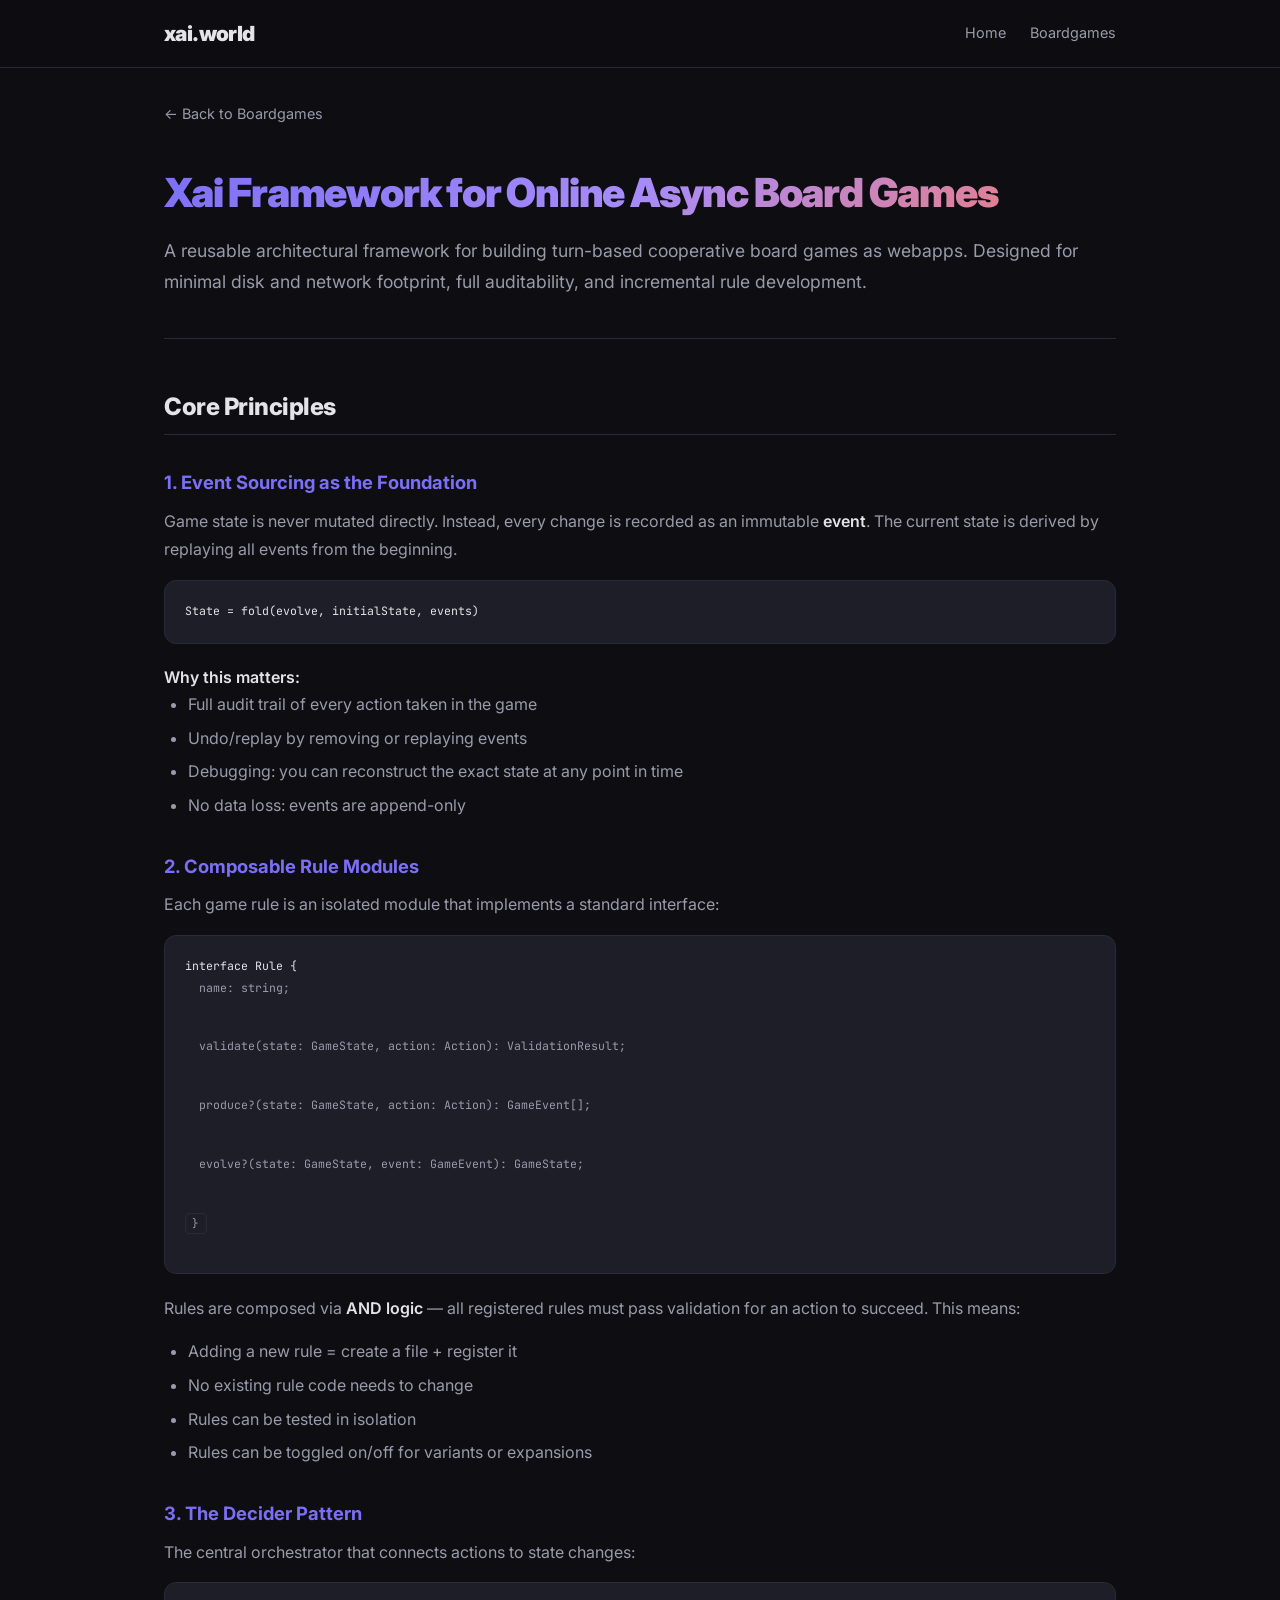
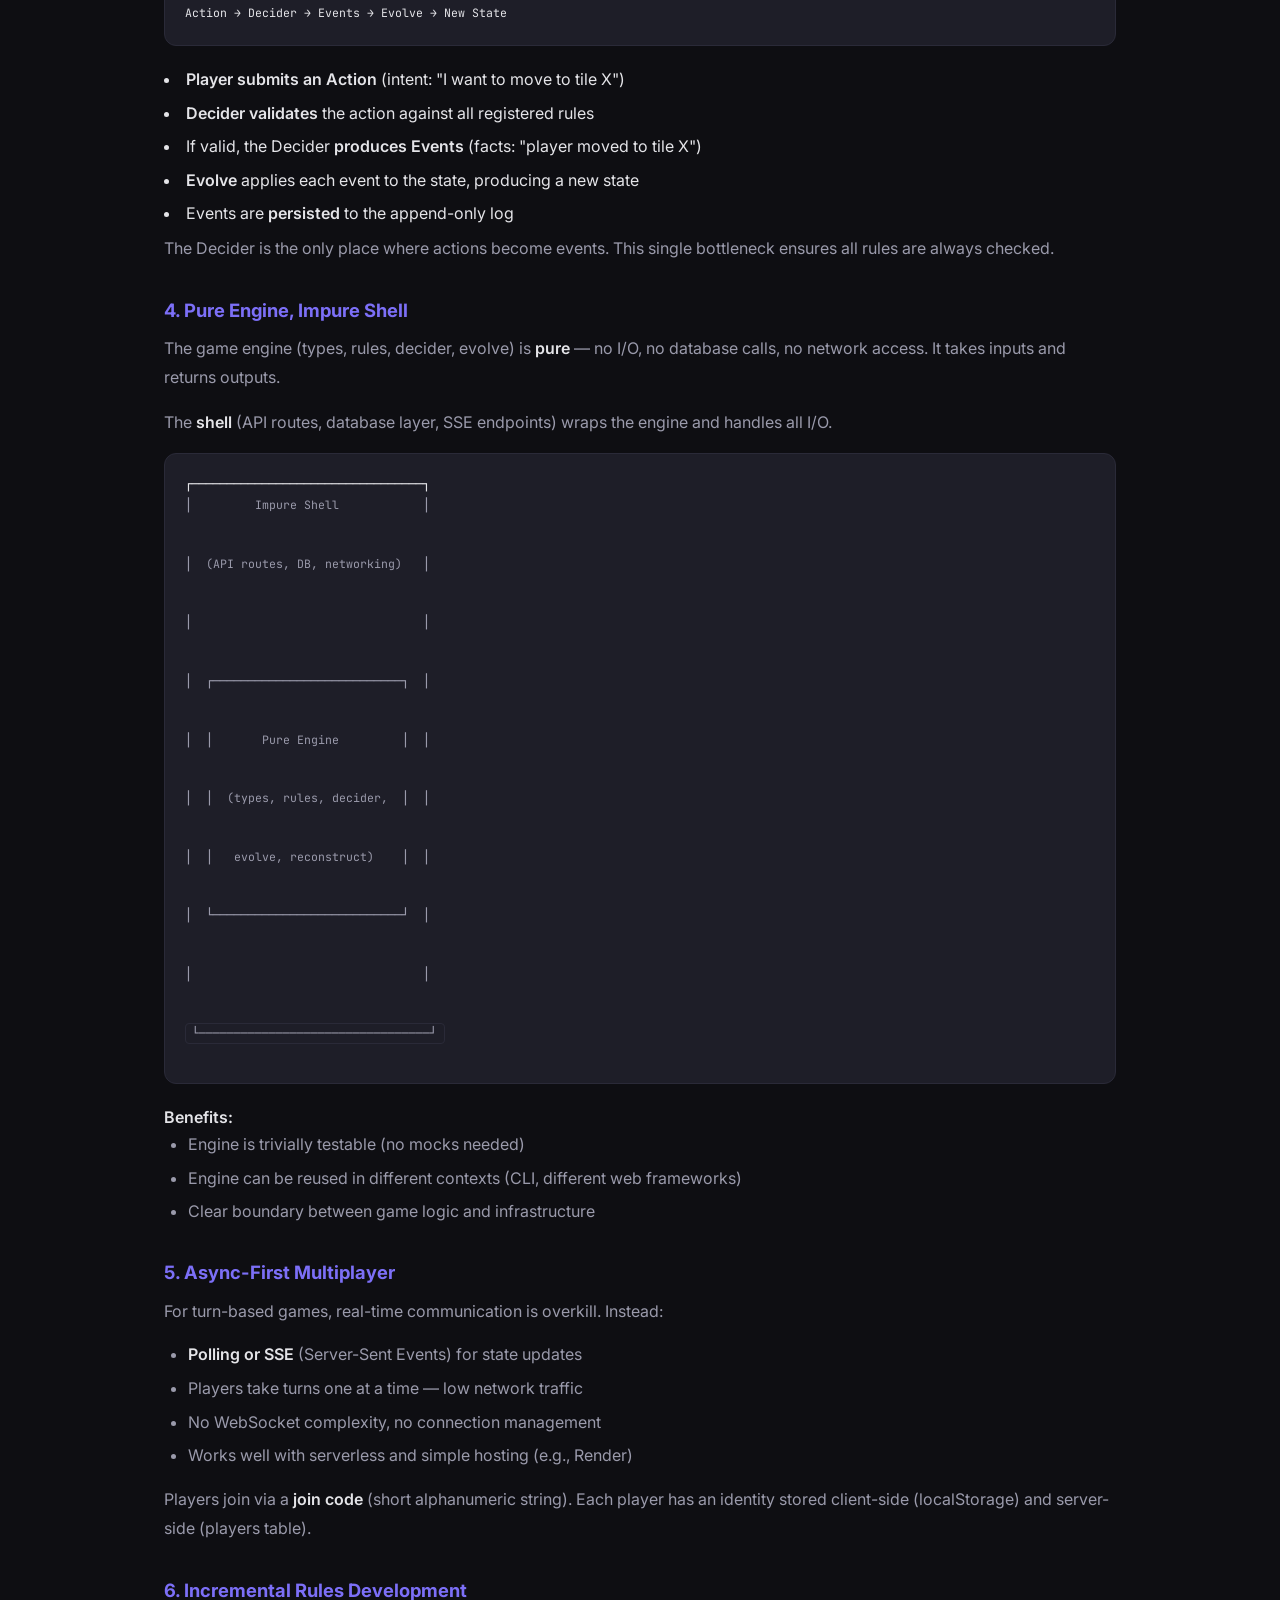
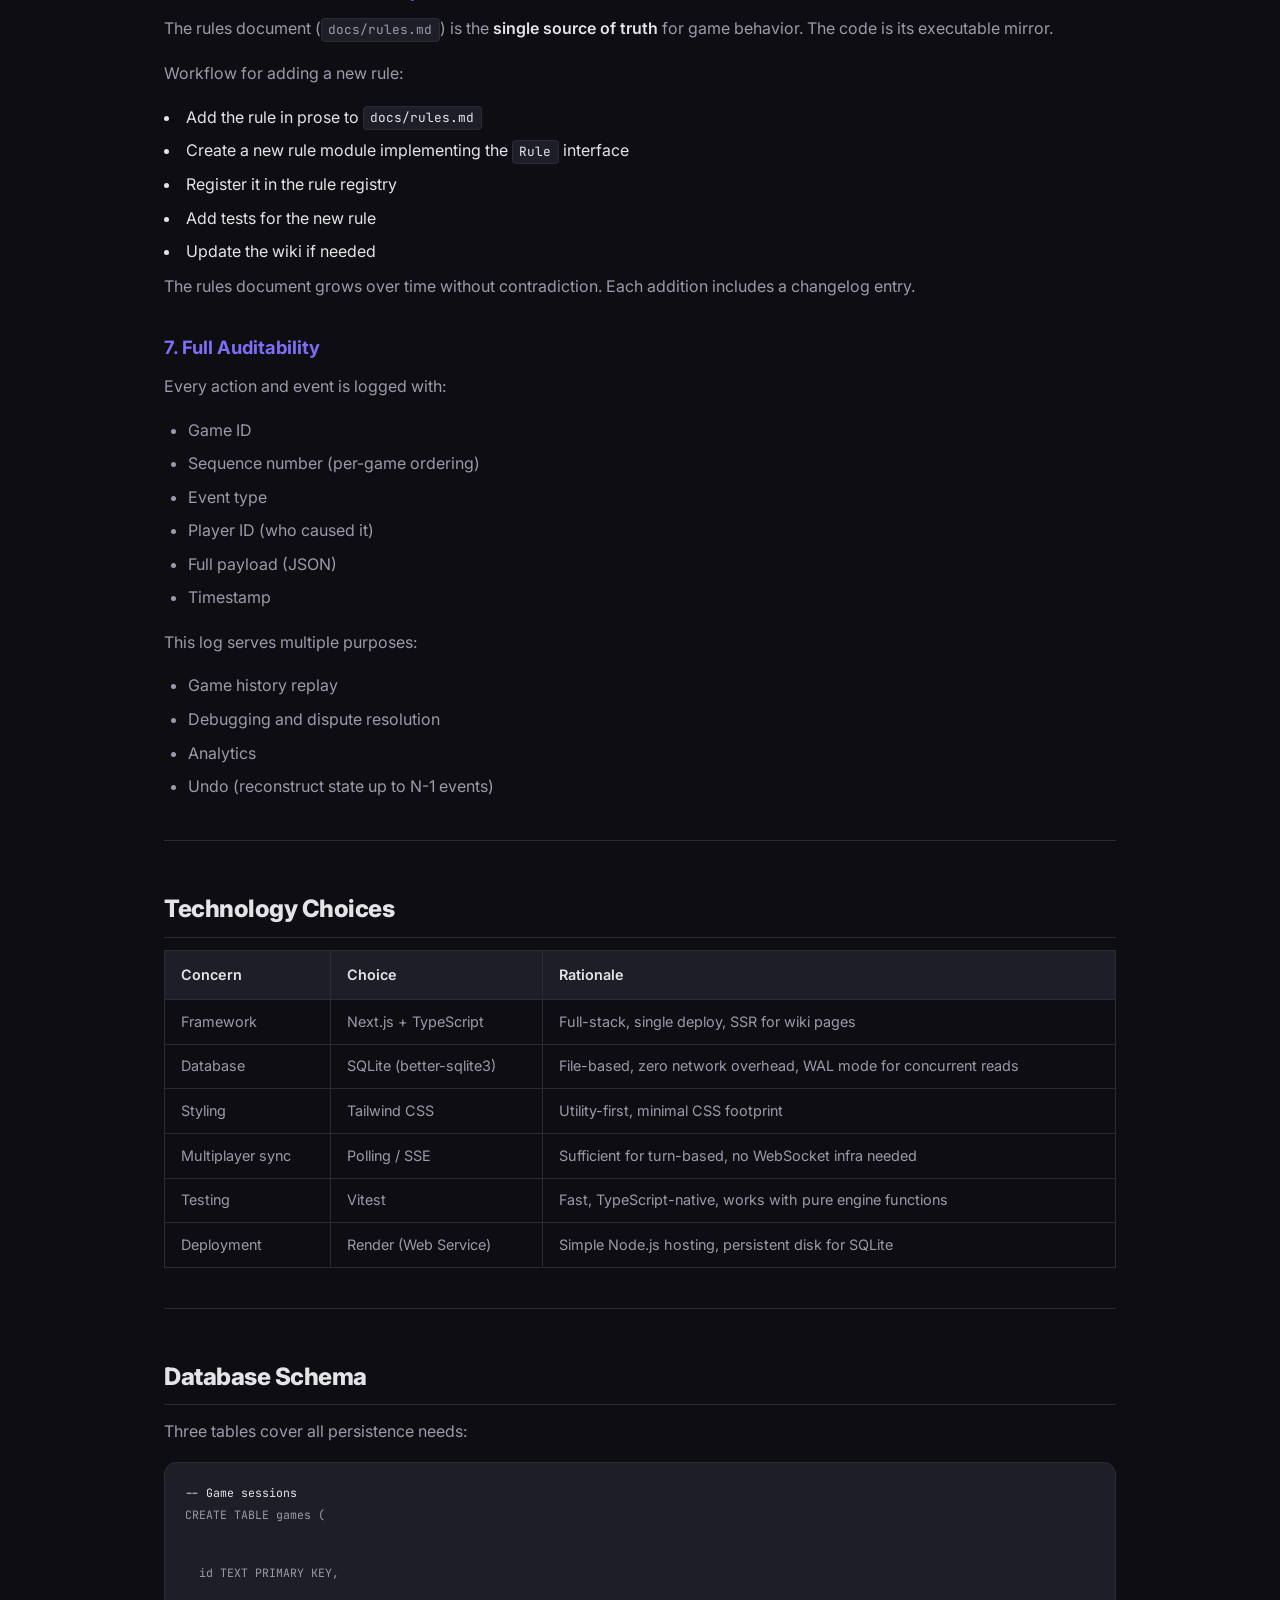
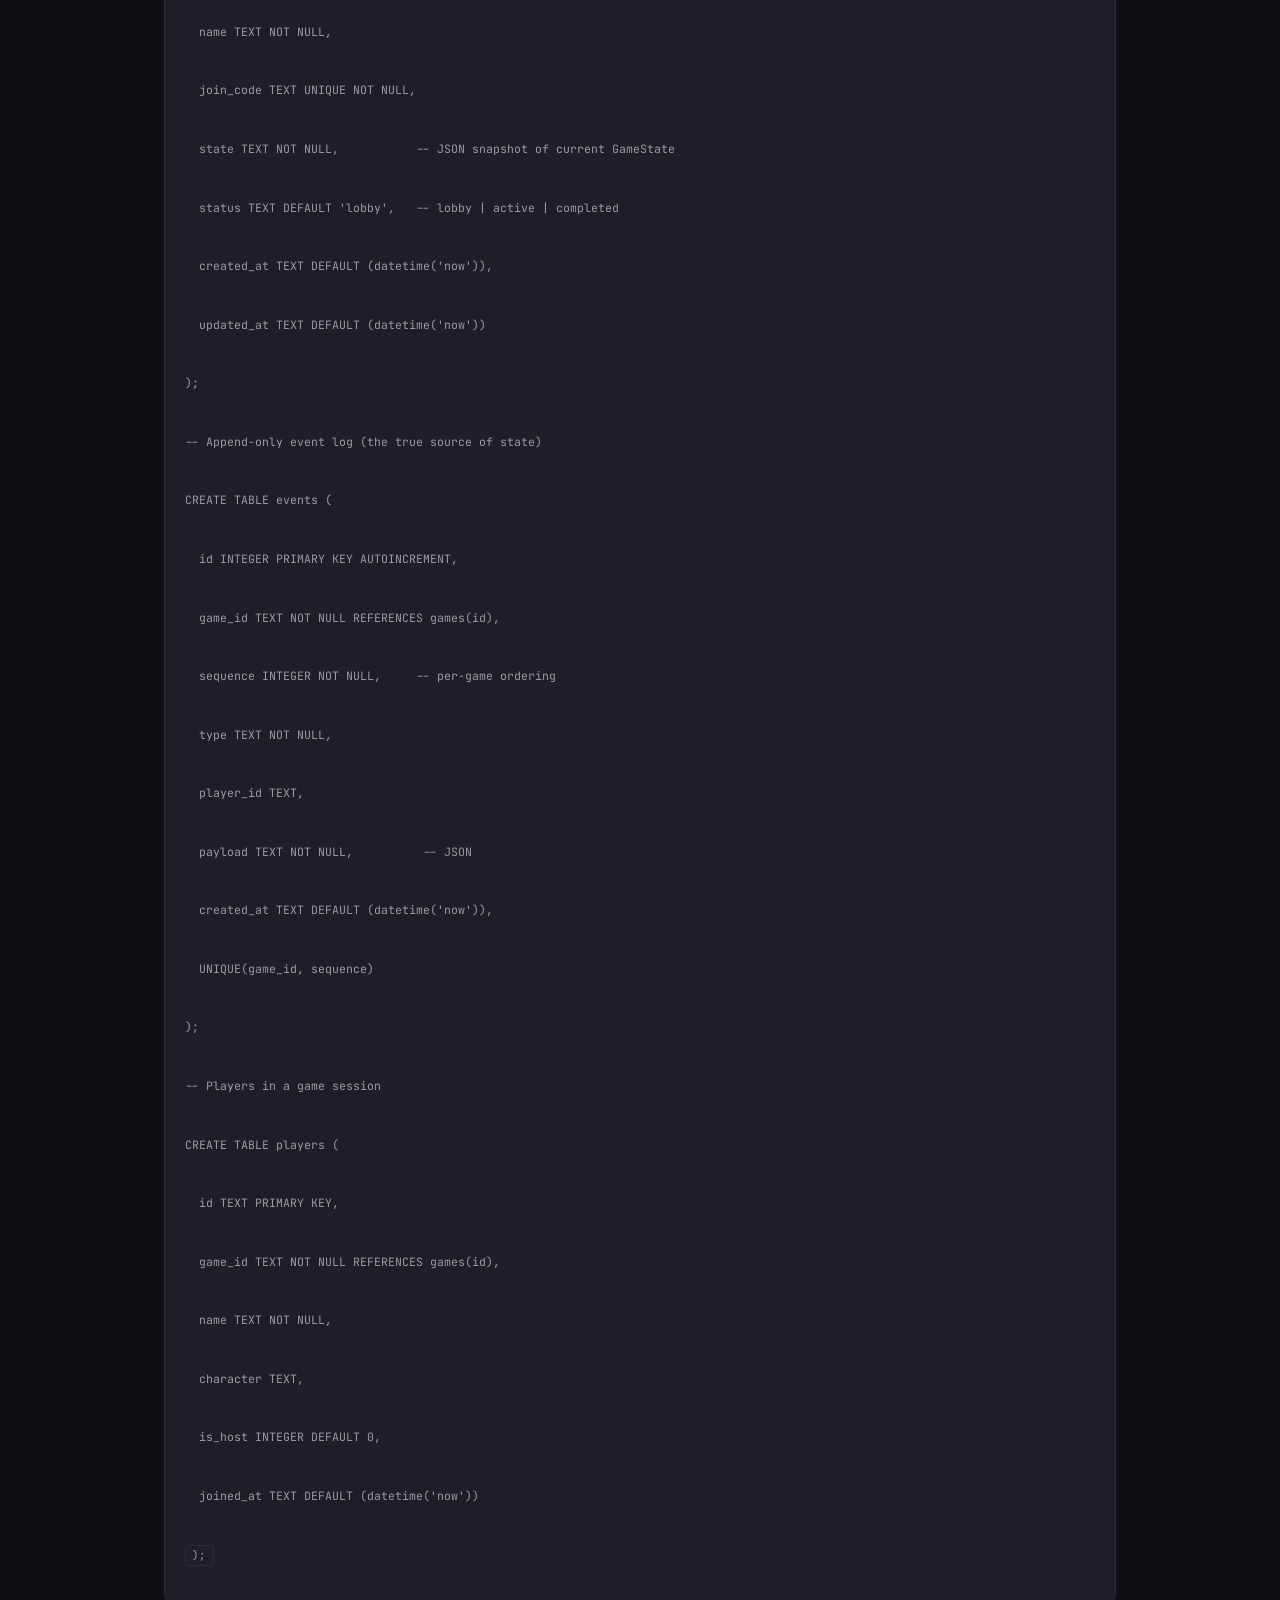
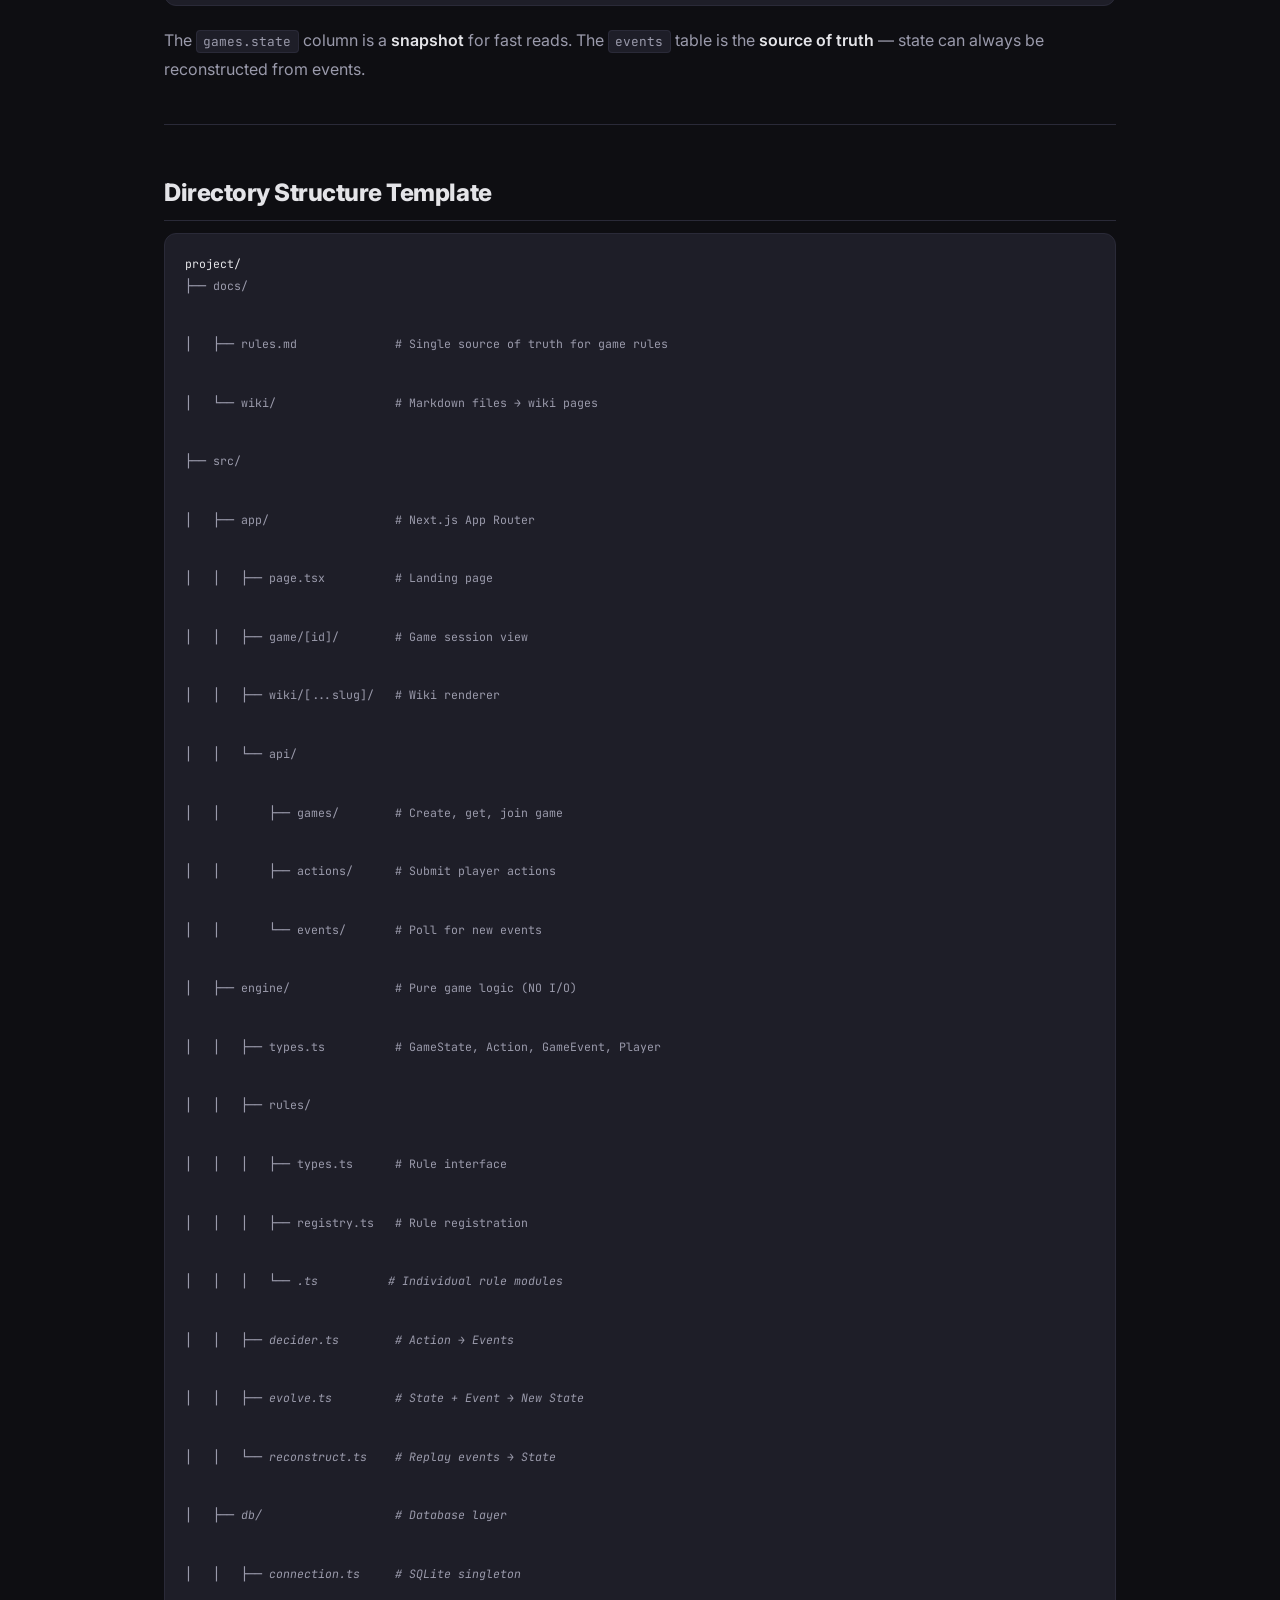
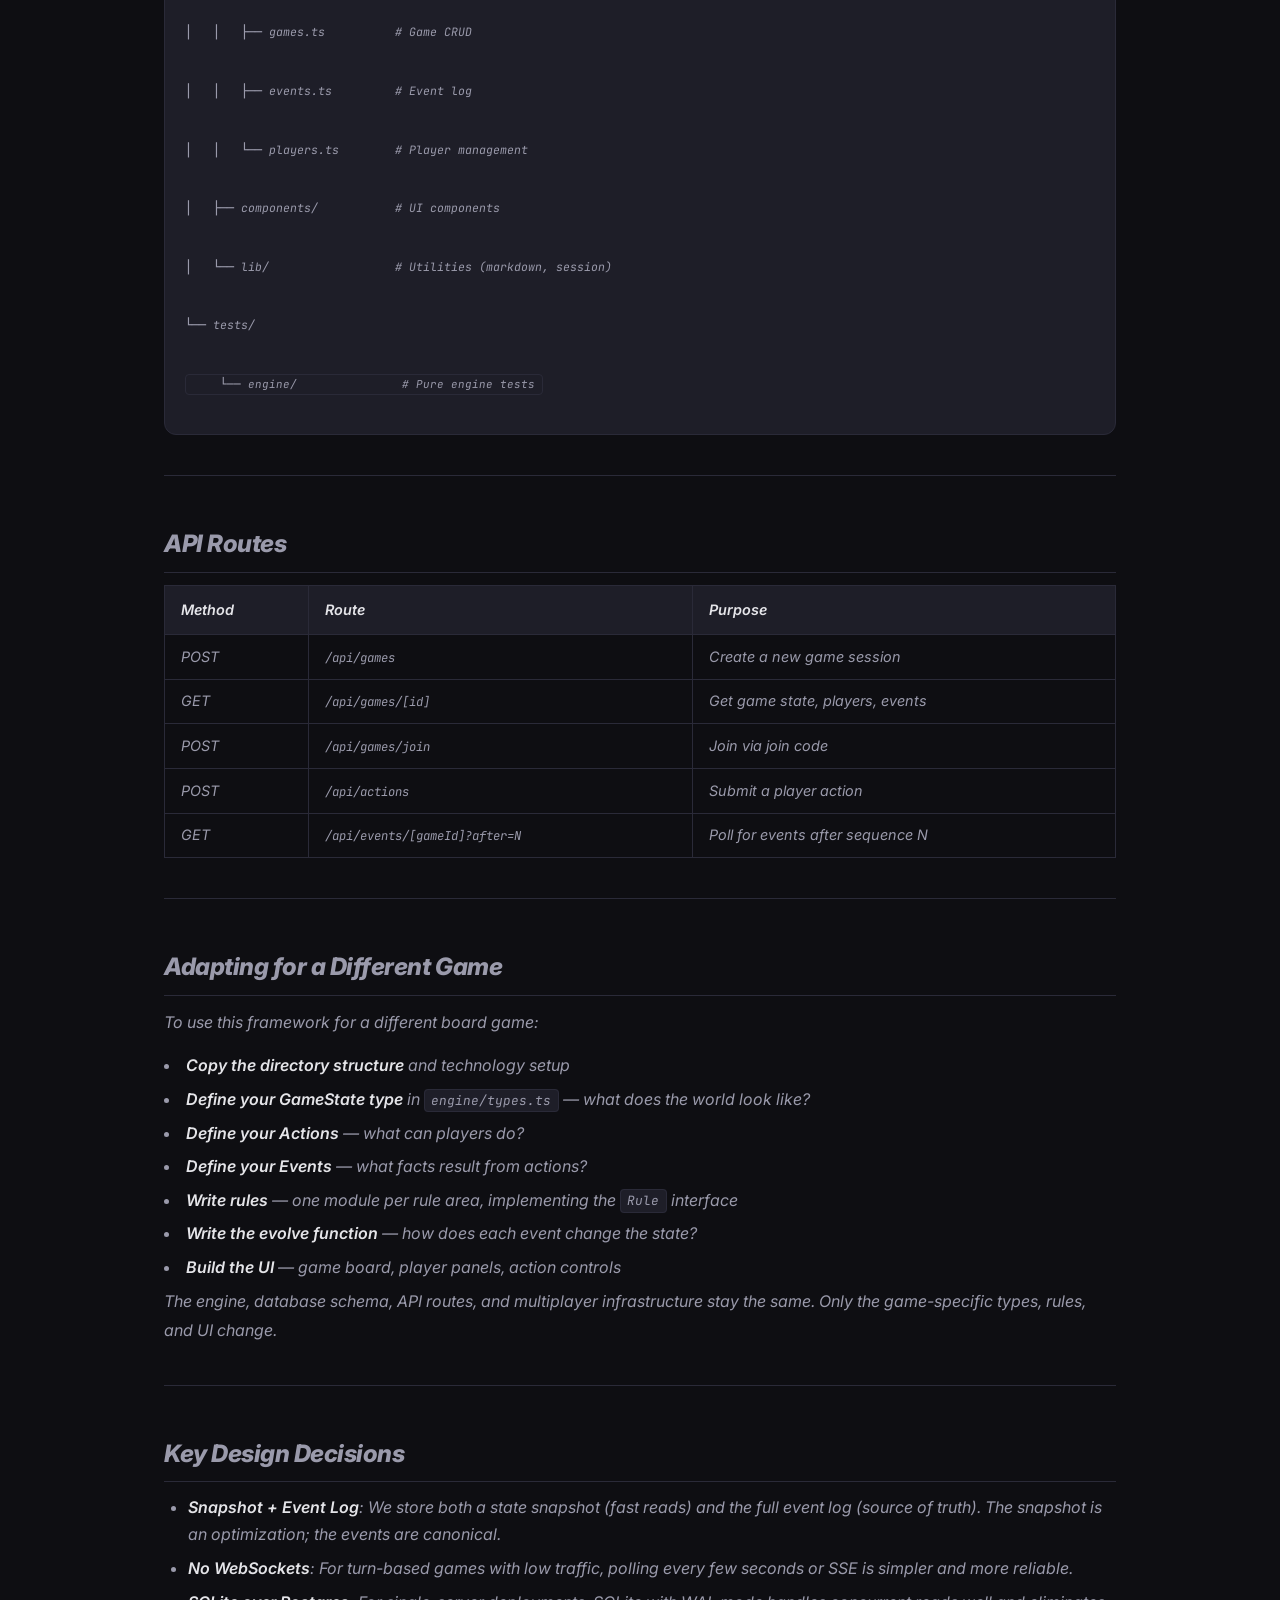
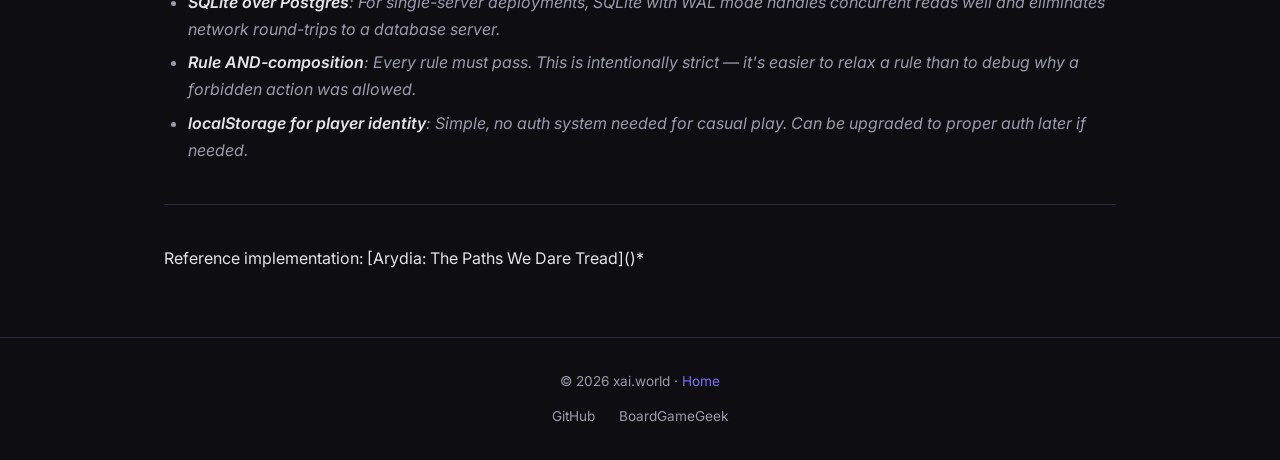
==== bg-framework/index.html @ 773cc549 "Add bg-framework page rendering xai-framework.md, linked from main and boardgames pages Co-Authored-" ====
<!DOCTYPE html>
<html lang="en">
<head>
  <meta charset="UTF-8">
  <meta name="viewport" content="width=device-width, initial-scale=1.0">
  <title>Xai Framework — xai.world</title>
  <link rel="stylesheet" href="../style.css">
  <link rel="preconnect" href="https://fonts.googleapis.com">
  <link rel="preconnect" href="https://fonts.gstatic.com" crossorigin>
  <link href="https://fonts.googleapis.com/css2?family=Inter:wght@300;400;600;700;900&family=JetBrains+Mono:wght@400;600&display=swap" rel="stylesheet">
  <style>
    /* ── Markdown article styling ── */
    .article-content {
      max-width: var(--max-width);
      margin: 0 auto;
      padding: 2rem 1.5rem 4rem;
    }

    .article-content h1 {
      font-size: clamp(1.8rem, 4vw, 2.5rem);
      font-weight: 900;
      letter-spacing: -0.03em;
      margin-bottom: 0.5rem;
      background: linear-gradient(135deg, var(--color-accent), #a78bfa, var(--color-accent-2));
      -webkit-background-clip: text;
      -webkit-text-fill-color: transparent;
      background-clip: text;
    }

    .article-content h1 + p {
      color: var(--color-text-muted);
      font-size: 1.1rem;
      margin-bottom: 2rem;
    }

    .article-content h2 {
      font-size: 1.5rem;
      font-weight: 800;
      letter-spacing: -0.02em;
      margin-top: 3rem;
      margin-bottom: 0.75rem;
      padding-bottom: 0.4rem;
      border-bottom: 1px solid var(--color-border);
    }

    .article-content h3 {
      font-size: 1.15rem;
      font-weight: 700;
      margin-top: 2rem;
      margin-bottom: 0.5rem;
      color: var(--color-accent);
    }

    .article-content p {
      color: var(--color-text-muted);
      margin-bottom: 1rem;
      line-height: 1.8;
    }

    .article-content strong {
      color: var(--color-text);
      font-weight: 600;
    }

    .article-content ul, .article-content ol {
      color: var(--color-text-muted);
      margin-bottom: 1rem;
      padding-left: 1.5rem;
    }

    .article-content li {
      margin-bottom: 0.4rem;
      line-height: 1.7;
    }

    .article-content hr {
      border: none;
      border-top: 1px solid var(--color-border);
      margin: 2.5rem 0;
    }

    .article-content pre {
      background: var(--color-surface);
      border: 1px solid var(--color-border);
      border-radius: var(--radius);
      padding: 1.25rem;
      overflow-x: auto;
      margin-bottom: 1.25rem;
      font-size: 0.85rem;
      line-height: 1.6;
    }

    .article-content code {
      font-family: 'JetBrains Mono', monospace;
      font-size: 0.85em;
    }

    .article-content p code,
    .article-content li code {
      background: var(--color-surface);
      padding: 0.15rem 0.4rem;
      border-radius: 4px;
      border: 1px solid var(--color-border);
      font-size: 0.8em;
    }

    .article-content table {
      width: 100%;
      border-collapse: collapse;
      margin-bottom: 1.5rem;
      font-size: 0.9rem;
    }

    .article-content th {
      background: var(--color-surface);
      color: var(--color-text);
      font-weight: 600;
      text-align: left;
      padding: 0.75rem 1rem;
      border: 1px solid var(--color-border);
    }

    .article-content td {
      color: var(--color-text-muted);
      padding: 0.6rem 1rem;
      border: 1px solid var(--color-border);
    }

    .article-content em {
      color: var(--color-text-muted);
      font-style: italic;
    }

    .article-content blockquote {
      border-left: 3px solid var(--color-accent);
      padding-left: 1rem;
      margin: 1rem 0;
      color: var(--color-text-muted);
    }

    .back-link {
      display: inline-block;
      margin-bottom: 2rem;
      font-size: 0.9rem;
      color: var(--color-text-muted);
      transition: color 0.2s;
    }

    .back-link:hover {
      color: var(--color-accent);
      text-decoration: none;
    }
  </style>
</head>
<body>

  <header>
    <nav>
      <a href="/" class="logo">xai.world</a>
      <div class="nav-links">
        <a href="/">Home</a>
        <a href="/boardgames/">Boardgames</a>
      </div>
    </nav>
  </header>

  <div class="article-content">
    <a href="/boardgames/" class="back-link">← Back to Boardgames</a>
    <div id="md-content"></div>
  </div>

  <footer>
    <p>&copy; 2026 xai.world · <a href="/">Home</a></p>
    <div class="footer-links">
      <a href="https://github.com/xaiworld" target="_blank">GitHub</a>
      <a href="https://boardgamegeek.com/profile/wejejeei" target="_blank">BoardGameGeek</a>
    </div>
  </footer>

  <script>
    // Minimal Markdown-to-HTML renderer for static content
    (function () {
      const md = `# Xai Framework for Online Async Board Games

A reusable architectural framework for building turn-based cooperative board games as webapps. Designed for minimal disk and network footprint, full auditability, and incremental rule development.

---

## Core Principles

### 1. Event Sourcing as the Foundation

Game state is never mutated directly. Instead, every change is recorded as an immutable **event**. The current state is derived by replaying all events from the beginning.

\`\`\`
State = fold(evolve, initialState, events)
\`\`\`

**Why this matters:**
- Full audit trail of every action taken in the game
- Undo/replay by removing or replaying events
- Debugging: you can reconstruct the exact state at any point in time
- No data loss: events are append-only

### 2. Composable Rule Modules

Each game rule is an isolated module that implements a standard interface:

\`\`\`typescript
interface Rule {
  name: string;
  validate(state: GameState, action: Action): ValidationResult;
  produce?(state: GameState, action: Action): GameEvent[];
  evolve?(state: GameState, event: GameEvent): GameState;
}
\`\`\`

Rules are composed via **AND logic** — all registered rules must pass validation for an action to succeed. This means:
- Adding a new rule = create a file + register it
- No existing rule code needs to change
- Rules can be tested in isolation
- Rules can be toggled on/off for variants or expansions

### 3. The Decider Pattern

The central orchestrator that connects actions to state changes:

\`\`\`
Action → Decider → Events → Evolve → New State
\`\`\`

1. **Player submits an Action** (intent: "I want to move to tile X")
2. **Decider validates** the action against all registered rules
3. If valid, the Decider **produces Events** (facts: "player moved to tile X")
4. **Evolve** applies each event to the state, producing a new state
5. Events are **persisted** to the append-only log

The Decider is the only place where actions become events. This single bottleneck ensures all rules are always checked.

### 4. Pure Engine, Impure Shell

The game engine (types, rules, decider, evolve) is **pure** — no I/O, no database calls, no network access. It takes inputs and returns outputs.

The **shell** (API routes, database layer, SSE endpoints) wraps the engine and handles all I/O.

\`\`\`
┌─────────────────────────────────┐
│         Impure Shell            │
│  (API routes, DB, networking)   │
│                                 │
│  ┌───────────────────────────┐  │
│  │       Pure Engine         │  │
│  │  (types, rules, decider,  │  │
│  │   evolve, reconstruct)    │  │
│  └───────────────────────────┘  │
│                                 │
└─────────────────────────────────┘
\`\`\`

**Benefits:**
- Engine is trivially testable (no mocks needed)
- Engine can be reused in different contexts (CLI, different web frameworks)
- Clear boundary between game logic and infrastructure

### 5. Async-First Multiplayer

For turn-based games, real-time communication is overkill. Instead:

- **Polling or SSE** (Server-Sent Events) for state updates
- Players take turns one at a time — low network traffic
- No WebSocket complexity, no connection management
- Works well with serverless and simple hosting (e.g., Render)

Players join via a **join code** (short alphanumeric string). Each player has an identity stored client-side (localStorage) and server-side (players table).

### 6. Incremental Rules Development

The rules document (\`docs/rules.md\`) is the **single source of truth** for game behavior. The code is its executable mirror.

Workflow for adding a new rule:
1. Add the rule in prose to \`docs/rules.md\`
2. Create a new rule module implementing the \`Rule\` interface
3. Register it in the rule registry
4. Add tests for the new rule
5. Update the wiki if needed

The rules document grows over time without contradiction. Each addition includes a changelog entry.

### 7. Full Auditability

Every action and event is logged with:
- Game ID
- Sequence number (per-game ordering)
- Event type
- Player ID (who caused it)
- Full payload (JSON)
- Timestamp

This log serves multiple purposes:
- Game history replay
- Debugging and dispute resolution
- Analytics
- Undo (reconstruct state up to N-1 events)

---

## Technology Choices

| Concern | Choice | Rationale |
|---------|--------|-----------|
| Framework | Next.js + TypeScript | Full-stack, single deploy, SSR for wiki pages |
| Database | SQLite (better-sqlite3) | File-based, zero network overhead, WAL mode for concurrent reads |
| Styling | Tailwind CSS | Utility-first, minimal CSS footprint |
| Multiplayer sync | Polling / SSE | Sufficient for turn-based, no WebSocket infra needed |
| Testing | Vitest | Fast, TypeScript-native, works with pure engine functions |
| Deployment | Render (Web Service) | Simple Node.js hosting, persistent disk for SQLite |

---

## Database Schema

Three tables cover all persistence needs:

\`\`\`sql
-- Game sessions
CREATE TABLE games (
  id TEXT PRIMARY KEY,
  name TEXT NOT NULL,
  join_code TEXT UNIQUE NOT NULL,
  state TEXT NOT NULL,           -- JSON snapshot of current GameState
  status TEXT DEFAULT 'lobby',   -- lobby | active | completed
  created_at TEXT DEFAULT (datetime('now')),
  updated_at TEXT DEFAULT (datetime('now'))
);

-- Append-only event log (the true source of state)
CREATE TABLE events (
  id INTEGER PRIMARY KEY AUTOINCREMENT,
  game_id TEXT NOT NULL REFERENCES games(id),
  sequence INTEGER NOT NULL,     -- per-game ordering
  type TEXT NOT NULL,
  player_id TEXT,
  payload TEXT NOT NULL,          -- JSON
  created_at TEXT DEFAULT (datetime('now')),
  UNIQUE(game_id, sequence)
);

-- Players in a game session
CREATE TABLE players (
  id TEXT PRIMARY KEY,
  game_id TEXT NOT NULL REFERENCES games(id),
  name TEXT NOT NULL,
  character TEXT,
  is_host INTEGER DEFAULT 0,
  joined_at TEXT DEFAULT (datetime('now'))
);
\`\`\`

The \`games.state\` column is a **snapshot** for fast reads. The \`events\` table is the **source of truth** — state can always be reconstructed from events.

---

## Directory Structure Template

\`\`\`
project/
├── docs/
│   ├── rules.md              # Single source of truth for game rules
│   └── wiki/                 # Markdown files → wiki pages
├── src/
│   ├── app/                  # Next.js App Router
│   │   ├── page.tsx          # Landing page
│   │   ├── game/[id]/        # Game session view
│   │   ├── wiki/[...slug]/   # Wiki renderer
│   │   └── api/
│   │       ├── games/        # Create, get, join game
│   │       ├── actions/      # Submit player actions
│   │       └── events/       # Poll for new events
│   ├── engine/               # Pure game logic (NO I/O)
│   │   ├── types.ts          # GameState, Action, GameEvent, Player
│   │   ├── rules/
│   │   │   ├── types.ts      # Rule interface
│   │   │   ├── registry.ts   # Rule registration
│   │   │   └── *.ts          # Individual rule modules
│   │   ├── decider.ts        # Action → Events
│   │   ├── evolve.ts         # State + Event → New State
│   │   └── reconstruct.ts    # Replay events → State
│   ├── db/                   # Database layer
│   │   ├── connection.ts     # SQLite singleton
│   │   ├── games.ts          # Game CRUD
│   │   ├── events.ts         # Event log
│   │   └── players.ts        # Player management
│   ├── components/           # UI components
│   └── lib/                  # Utilities (markdown, session)
└── tests/
    └── engine/               # Pure engine tests
\`\`\`

---

## API Routes

| Method | Route | Purpose |
|--------|-------|---------|
| POST | \`/api/games\` | Create a new game session |
| GET | \`/api/games/[id]\` | Get game state, players, events |
| POST | \`/api/games/join\` | Join via join code |
| POST | \`/api/actions\` | Submit a player action |
| GET | \`/api/events/[gameId]?after=N\` | Poll for events after sequence N |

---

## Adapting for a Different Game

To use this framework for a different board game:

1. **Copy the directory structure** and technology setup
2. **Define your GameState type** in \`engine/types.ts\` — what does the world look like?
3. **Define your Actions** — what can players do?
4. **Define your Events** — what facts result from actions?
5. **Write rules** — one module per rule area, implementing the \`Rule\` interface
6. **Write the evolve function** — how does each event change the state?
7. **Build the UI** — game board, player panels, action controls

The engine, database schema, API routes, and multiplayer infrastructure stay the same. Only the game-specific types, rules, and UI change.

---

## Key Design Decisions

- **Snapshot + Event Log**: We store both a state snapshot (fast reads) and the full event log (source of truth). The snapshot is an optimization; the events are canonical.
- **No WebSockets**: For turn-based games with low traffic, polling every few seconds or SSE is simpler and more reliable.
- **SQLite over Postgres**: For single-server deployments, SQLite with WAL mode handles concurrent reads well and eliminates network round-trips to a database server.
- **Rule AND-composition**: Every rule must pass. This is intentionally strict — it's easier to relax a rule than to debug why a forbidden action was allowed.
- **localStorage for player identity**: Simple, no auth system needed for casual play. Can be upgraded to proper auth later if needed.

---

*Reference implementation: [Arydia: The Paths We Dare Tread]()*
`;

      function renderMarkdown(text) {
        // Escape HTML
        let html = text
          .replace(/&/g, '&amp;')
          .replace(/</g, '&lt;')
          .replace(/>/g, '&gt;');

        // Code blocks (``` ... ```)
        html = html.replace(/```(\w*)\n([\s\S]*?)```/g, function (_, lang, code) {
          return '<pre><code>' + code.trim() + '</code></pre>';
        });

        // Tables
        html = html.replace(/((?:^\|.+\|$\n?)+)/gm, function (tableBlock) {
          const rows = tableBlock.trim().split('\n');
          if (rows.length < 2) return tableBlock;

          let table = '<table>';
          // Header
          const headerCells = rows[0].split('|').filter(c => c.trim());
          table += '<thead><tr>' + headerCells.map(c => '<th>' + c.trim() + '</th>').join('') + '</tr></thead>';

          // Skip separator row (row[1])
          // Body
          table += '<tbody>';
          for (let i = 2; i < rows.length; i++) {
            const cells = rows[i].split('|').filter(c => c.trim());
            table += '<tr>' + cells.map(c => '<td>' + c.trim() + '</td>').join('') + '</tr>';
          }
          table += '</tbody></table>';
          return table;
        });

        // Headings
        html = html.replace(/^### (.+)$/gm, '<h3>$1</h3>');
        html = html.replace(/^## (.+)$/gm, '<h2>$1</h2>');
        html = html.replace(/^# (.+)$/gm, '<h1>$1</h1>');

        // Horizontal rules
        html = html.replace(/^---$/gm, '<hr>');

        // Bold and inline code
        html = html.replace(/`([^`]+)`/g, '<code>$1</code>');
        html = html.replace(/\*\*([^*]+)\*\*/g, '<strong>$1</strong>');
        html = html.replace(/\*([^*]+)\*/g, '<em>$1</em>');

        // Links
        html = html.replace(/\[([^\]]+)\]\(([^)]+)\)/g, '<a href="$2" target="_blank">$1</a>');

        // Unordered list items
        html = html.replace(/^- (.+)$/gm, '<li>$1</li>');
        html = html.replace(/((?:<li>.*<\/li>\n?)+)/g, '<ul>$1</ul>');

        // Ordered list items
        html = html.replace(/^\d+\. (.+)$/gm, '<li>$1</li>');

        // Paragraphs — wrap remaining bare lines
        html = html.replace(/^(?!<[a-z/])((?!$).+)$/gm, '<p>$1</p>');

        // Clean up empty lines
        html = html.replace(/\n{2,}/g, '\n');

        return html;
      }

      document.getElementById('md-content').innerHTML = renderMarkdown(md);
    })();
  </script>

</body>
</html>
---- style.css ----
/* ── Reset & Base ── */
*, *::before, *::after {
  margin: 0;
  padding: 0;
  box-sizing: border-box;
}

:root {
  --color-bg: #0e0e12;
  --color-bg-alt: #16161d;
  --color-surface: #1e1e28;
  --color-text: #e4e4e8;
  --color-text-muted: #9a9aab;
  --color-accent: #7c6ff7;
  --color-accent-glow: rgba(124, 111, 247, 0.25);
  --color-accent-2: #f77c6f;
  --color-accent-3: #6fe8f7;
  --color-border: #2a2a38;
  --radius: 12px;
  --max-width: 1000px;
}

html {
  scroll-behavior: smooth;
}

body {
  font-family: 'Inter', system-ui, -apple-system, sans-serif;
  background: var(--color-bg);
  color: var(--color-text);
  line-height: 1.7;
  -webkit-font-smoothing: antialiased;
}

a {
  color: var(--color-accent);
  text-decoration: none;
}

a:hover {
  text-decoration: underline;
}

/* ── Navigation ── */
header {
  position: sticky;
  top: 0;
  background: rgba(14, 14, 18, 0.85);
  backdrop-filter: blur(12px);
  border-bottom: 1px solid var(--color-border);
  z-index: 100;
}

nav {
  max-width: var(--max-width);
  margin: 0 auto;
  display: flex;
  justify-content: space-between;
  align-items: center;
  padding: 1rem 1.5rem;
}

.logo {
  font-weight: 900;
  font-size: 1.3rem;
  color: var(--color-text);
  letter-spacing: -0.03em;
}

.logo:hover {
  text-decoration: none;
  color: var(--color-accent);
}

.nav-links {
  display: flex;
  gap: 1.5rem;
  align-items: center;
}

.nav-links a {
  color: var(--color-text-muted);
  font-size: 0.9rem;
  font-weight: 400;
  transition: color 0.2s;
}

.nav-links a:hover {
  color: var(--color-text);
  text-decoration: none;
}

.lang-btn {
  background: var(--color-surface);
  color: var(--color-accent);
  border: 1px solid var(--color-accent);
  border-radius: 6px;
  padding: 0.25rem 0.6rem;
  font-size: 0.8rem;
  font-weight: 700;
  font-family: inherit;
  cursor: pointer;
  transition: background 0.2s, color 0.2s;
  letter-spacing: 0.04em;
}

.lang-btn:hover {
  background: var(--color-accent);
  color: var(--color-bg);
}

/* ── Hero ── */
.hero {
  position: relative;
  min-height: 420px;
  display: flex;
  align-items: flex-end;
  justify-content: center;
  overflow: hidden;
}

.hero-bg {
  position: absolute;
  inset: 0;
  z-index: 0;
}

.hero-bg img {
  width: 100%;
  height: 100%;
  object-fit: cover;
  object-position: center 40%;
  filter: brightness(0.45) saturate(0.8);
}

.hero-content {
  position: relative;
  z-index: 1;
  text-align: center;
  padding: 3rem 1.5rem 2.5rem;
  max-width: var(--max-width);
  width: 100%;
  background: linear-gradient(to top, rgba(14,14,18,0.95) 0%, rgba(14,14,18,0.6) 60%, transparent 100%);
}

.hero h1 {
  font-size: clamp(2rem, 5vw, 3.2rem);
  font-weight: 900;
  letter-spacing: -0.04em;
  margin-bottom: 0.5rem;
  text-shadow: 0 2px 20px rgba(0,0,0,0.5);
}

.highlight {
  background: linear-gradient(135deg, var(--color-accent), #a78bfa, var(--color-accent-2));
  -webkit-background-clip: text;
  -webkit-text-fill-color: transparent;
  background-clip: text;
}

.tagline {
  font-size: 1.1rem;
  color: var(--color-text-muted);
  font-weight: 300;
  margin-bottom: 0.5rem;
}

.hero-location {
  font-size: 1rem;
  color: var(--color-text);
  font-weight: 400;
}

.hero-location a {
  color: var(--color-text);
  border-bottom: 1px dashed var(--color-accent);
}

.hero-location a:hover {
  color: var(--color-accent);
  text-decoration: none;
}

.location-pin {
  margin-right: 0.3rem;
}

/* ── Sections ── */
.section {
  max-width: var(--max-width);
  margin: 0 auto;
  padding: 4rem 1.5rem;
}

.section-alt {
  background: var(--color-bg-alt);
  max-width: 100%;
}

.section-alt > h2,
.section-alt > p,
.section-alt > .passions-grid,
.section-alt > .worlds-grid,
.section-alt > .qna-list {
  max-width: var(--max-width);
  margin-left: auto;
  margin-right: auto;
}

.section h2 {
  font-size: 1.8rem;
  font-weight: 900;
  margin-bottom: 0.5rem;
  letter-spacing: -0.03em;
}

.section-subtitle {
  color: var(--color-text-muted);
  margin-bottom: 2rem;
}

/* ── About ── */
.about-content {
  margin-top: 1.5rem;
}

.about-content p {
  margin-bottom: 1rem;
  color: var(--color-text-muted);
  font-size: 1.05rem;
  line-height: 1.8;
}

/* ── Passions Grid ── */
.passions-grid {
  display: grid;
  grid-template-columns: repeat(3, 1fr);
  gap: 1.25rem;
  margin-top: 1rem;
}

.passion-card {
  background: var(--color-surface);
  border: 1px solid var(--color-border);
  border-radius: var(--radius);
  padding: 1.5rem;
  transition: transform 0.2s, border-color 0.3s, box-shadow 0.3s;
  position: relative;
  overflow: hidden;
}

.passion-card:hover {
  transform: translateY(-4px);
  border-color: var(--color-accent);
  box-shadow: 0 8px 30px var(--color-accent-glow);
}

.passion-wide {
  grid-column: span 2;
}

.passion-icon {
  font-size: 2rem;
  display: block;
  margin-bottom: 0.6rem;
}

.passion-card h3 {
  font-size: 1.1rem;
  font-weight: 700;
  margin-bottom: 0.4rem;
  letter-spacing: -0.01em;
}

.passion-card p {
  color: var(--color-text-muted);
  font-size: 0.9rem;
  line-height: 1.6;
}

.passion-link {
  display: inline-block;
  margin-top: 0.75rem;
  font-size: 0.85rem;
  font-weight: 600;
  color: var(--color-accent);
  transition: color 0.2s;
}

.passion-link:hover {
  color: var(--color-accent-3);
}

.passion-has-img {
  display: flex;
  flex-direction: column;
}

.passion-img {
  margin-top: 0.75rem;
  border-radius: 8px;
  width: 100%;
  max-height: 140px;
  object-fit: cover;
  border: 1px solid var(--color-border);
}

/* ── World Cards ── */
.worlds-grid {
  display: grid;
  grid-template-columns: repeat(auto-fill, minmax(260px, 1fr));
  gap: 1.25rem;
  margin-top: 1rem;
}

.world-card {
  display: block;
  background: var(--color-surface);
  border: 1px solid var(--color-border);
  border-radius: var(--radius);
  padding: 1.75rem;
  transition: transform 0.2s, border-color 0.2s, box-shadow 0.2s;
  color: var(--color-text);
}

.world-card:hover {
  transform: translateY(-4px);
  border-color: var(--color-accent);
  box-shadow: 0 8px 30px var(--color-accent-glow);
  text-decoration: none;
}

.world-icon {
  font-size: 2rem;
  display: block;
  margin-bottom: 0.75rem;
}

.world-card h3 {
  font-size: 1.15rem;
  font-weight: 600;
  margin-bottom: 0.4rem;
}

.world-card p {
  color: var(--color-text-muted);
  font-size: 0.9rem;
}

/* ── Q&A ── */
.qna-list {
  display: flex;
  flex-direction: column;
  gap: 0.75rem;
}

.qna-item {
  background: var(--color-surface);
  border: 1px solid var(--color-border);
  border-radius: var(--radius);
  overflow: hidden;
}

.qna-item summary {
  padding: 1rem 1.25rem;
  cursor: pointer;
  font-weight: 600;
  font-size: 1rem;
  list-style: none;
  display: flex;
  align-items: center;
  gap: 0.75rem;
  transition: color 0.2s;
}

.qna-item summary::before {
  content: '▸';
  font-size: 0.8rem;
  color: var(--color-accent);
  transition: transform 0.2s;
  flex-shrink: 0;
}

.qna-item[open] summary::before {
  transform: rotate(90deg);
}

.qna-item summary:hover {
  color: var(--color-accent);
}

.qna-item p {
  padding: 0 1.25rem 1.25rem;
  color: var(--color-text-muted);
  font-size: 0.95rem;
}

/* ── Footer ── */
footer {
  border-top: 1px solid var(--color-border);
  padding: 2rem 1.5rem;
  text-align: center;
  color: var(--color-text-muted);
  font-size: 0.85rem;
}

.footer-links {
  display: flex;
  justify-content: center;
  gap: 1.5rem;
  margin-top: 0.75rem;
}

.footer-links a {
  color: var(--color-text-muted);
  transition: color 0.2s;
}

.footer-links a:hover {
  color: var(--color-text);
}

/* ── Responsive ── */
@media (max-width: 768px) {
  .passions-grid {
    grid-template-columns: 1fr;
  }

  .passion-wide {
    grid-column: span 1;
  }

  .hero {
    min-height: 320px;
  }

  .nav-links {
    gap: 0.8rem;
    flex-wrap: wrap;
    justify-content: flex-end;
  }

  .hero h1 {
    font-size: 1.8rem;
  }
}

@media (max-width: 480px) {
  .nav-links a {
    font-size: 0.8rem;
  }

  .section {
    padding: 2.5rem 1rem;
  }
}
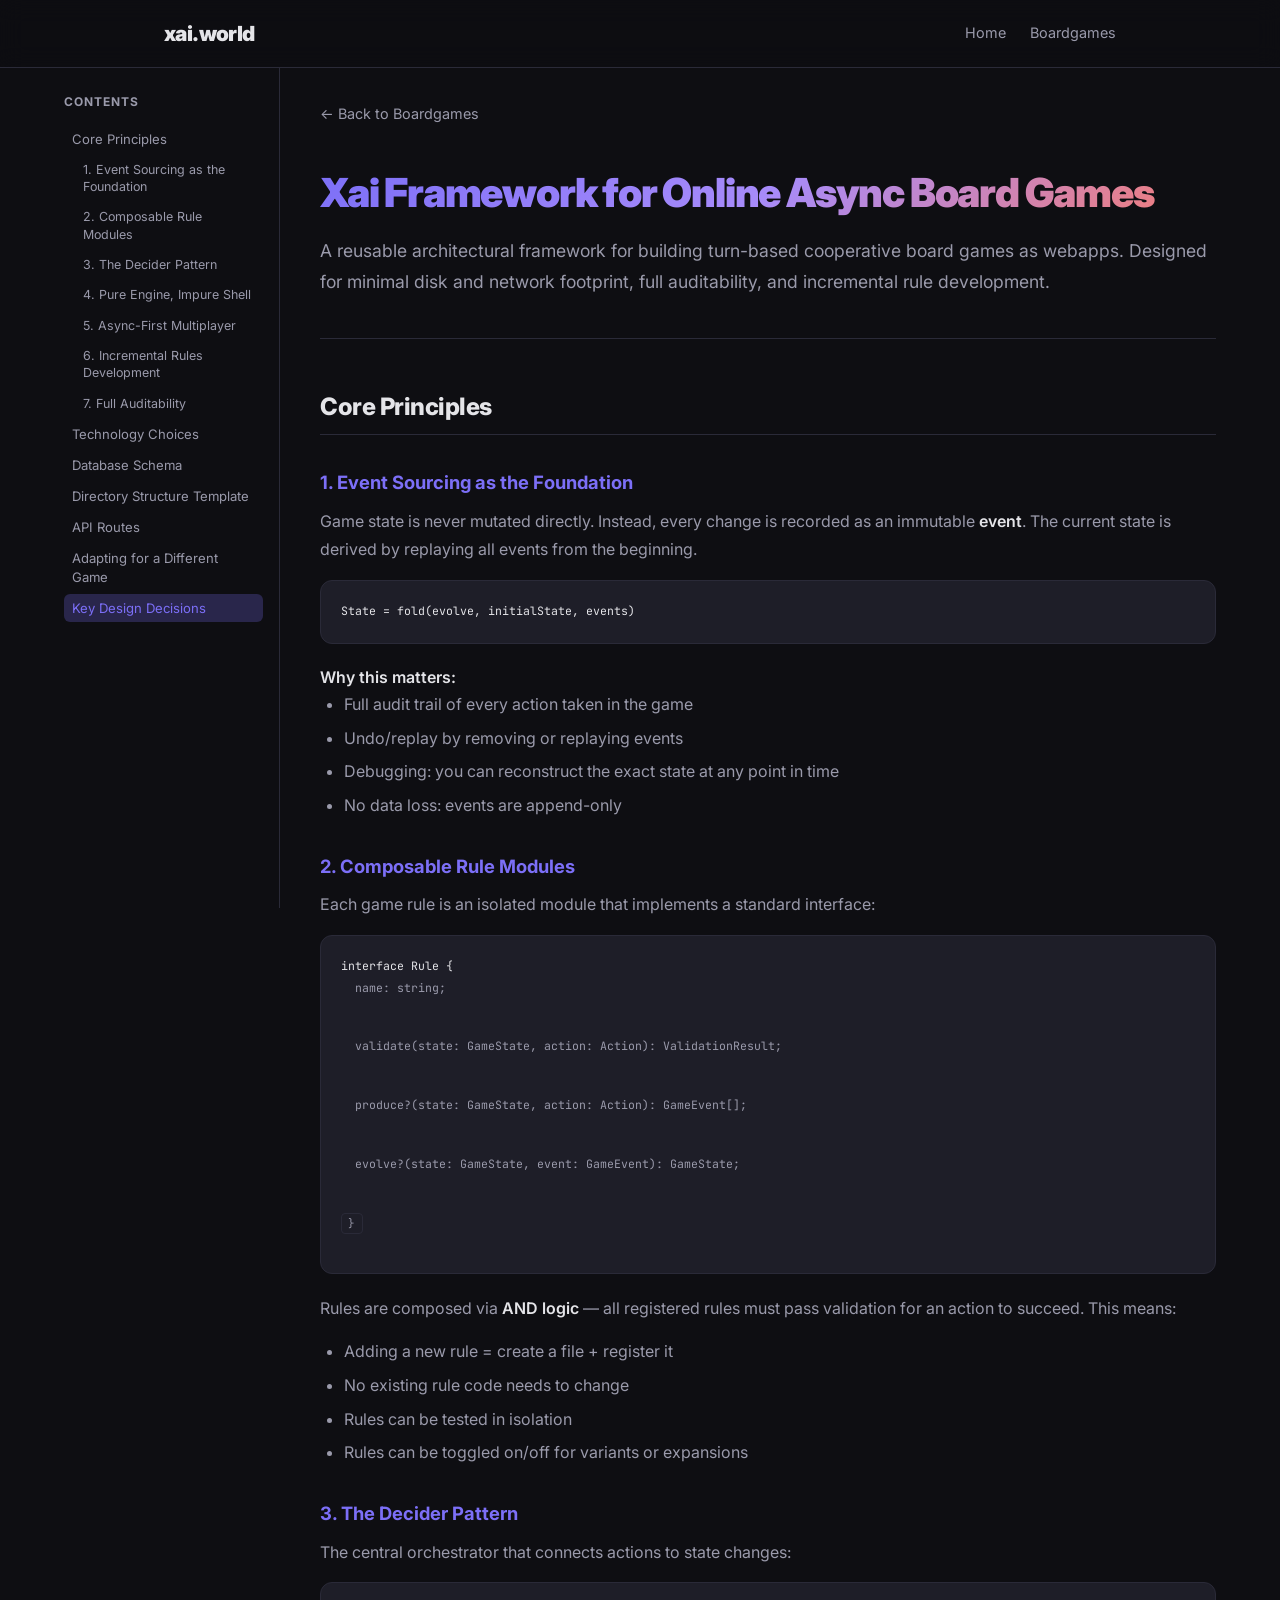
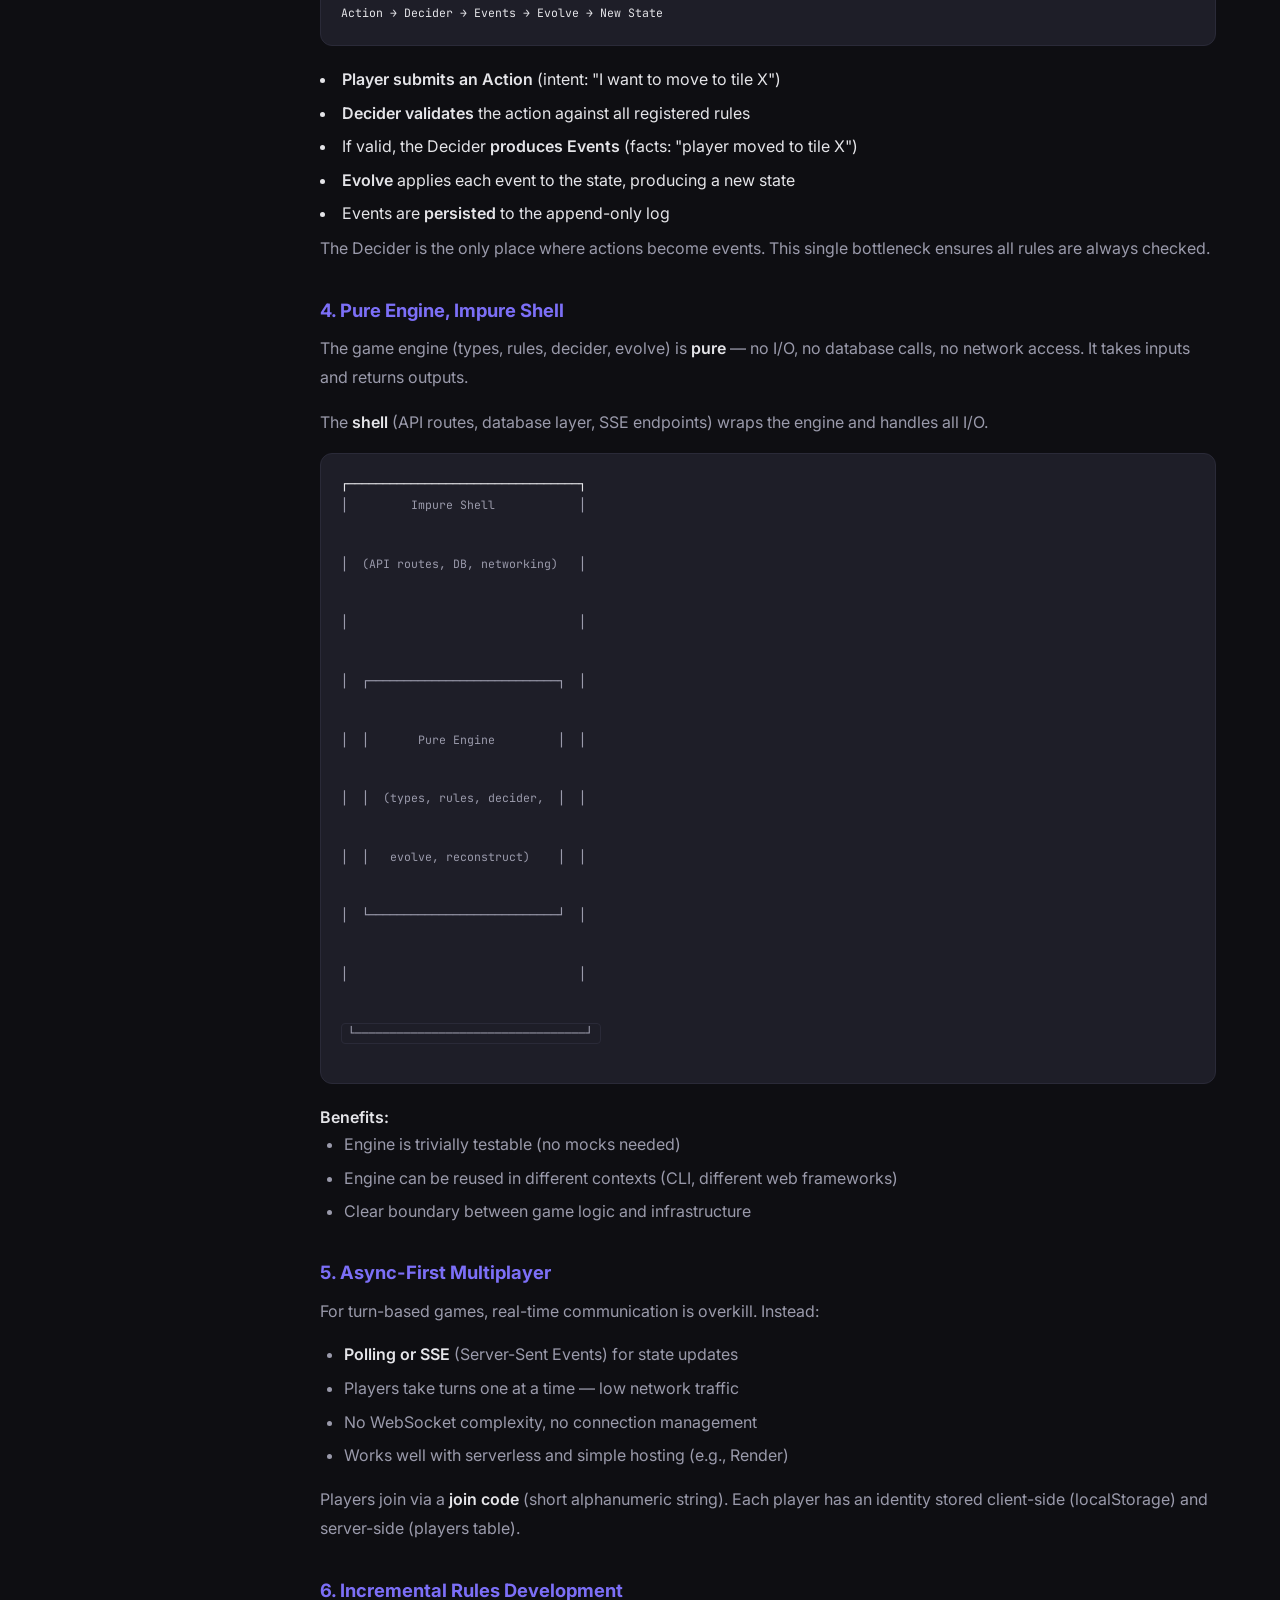
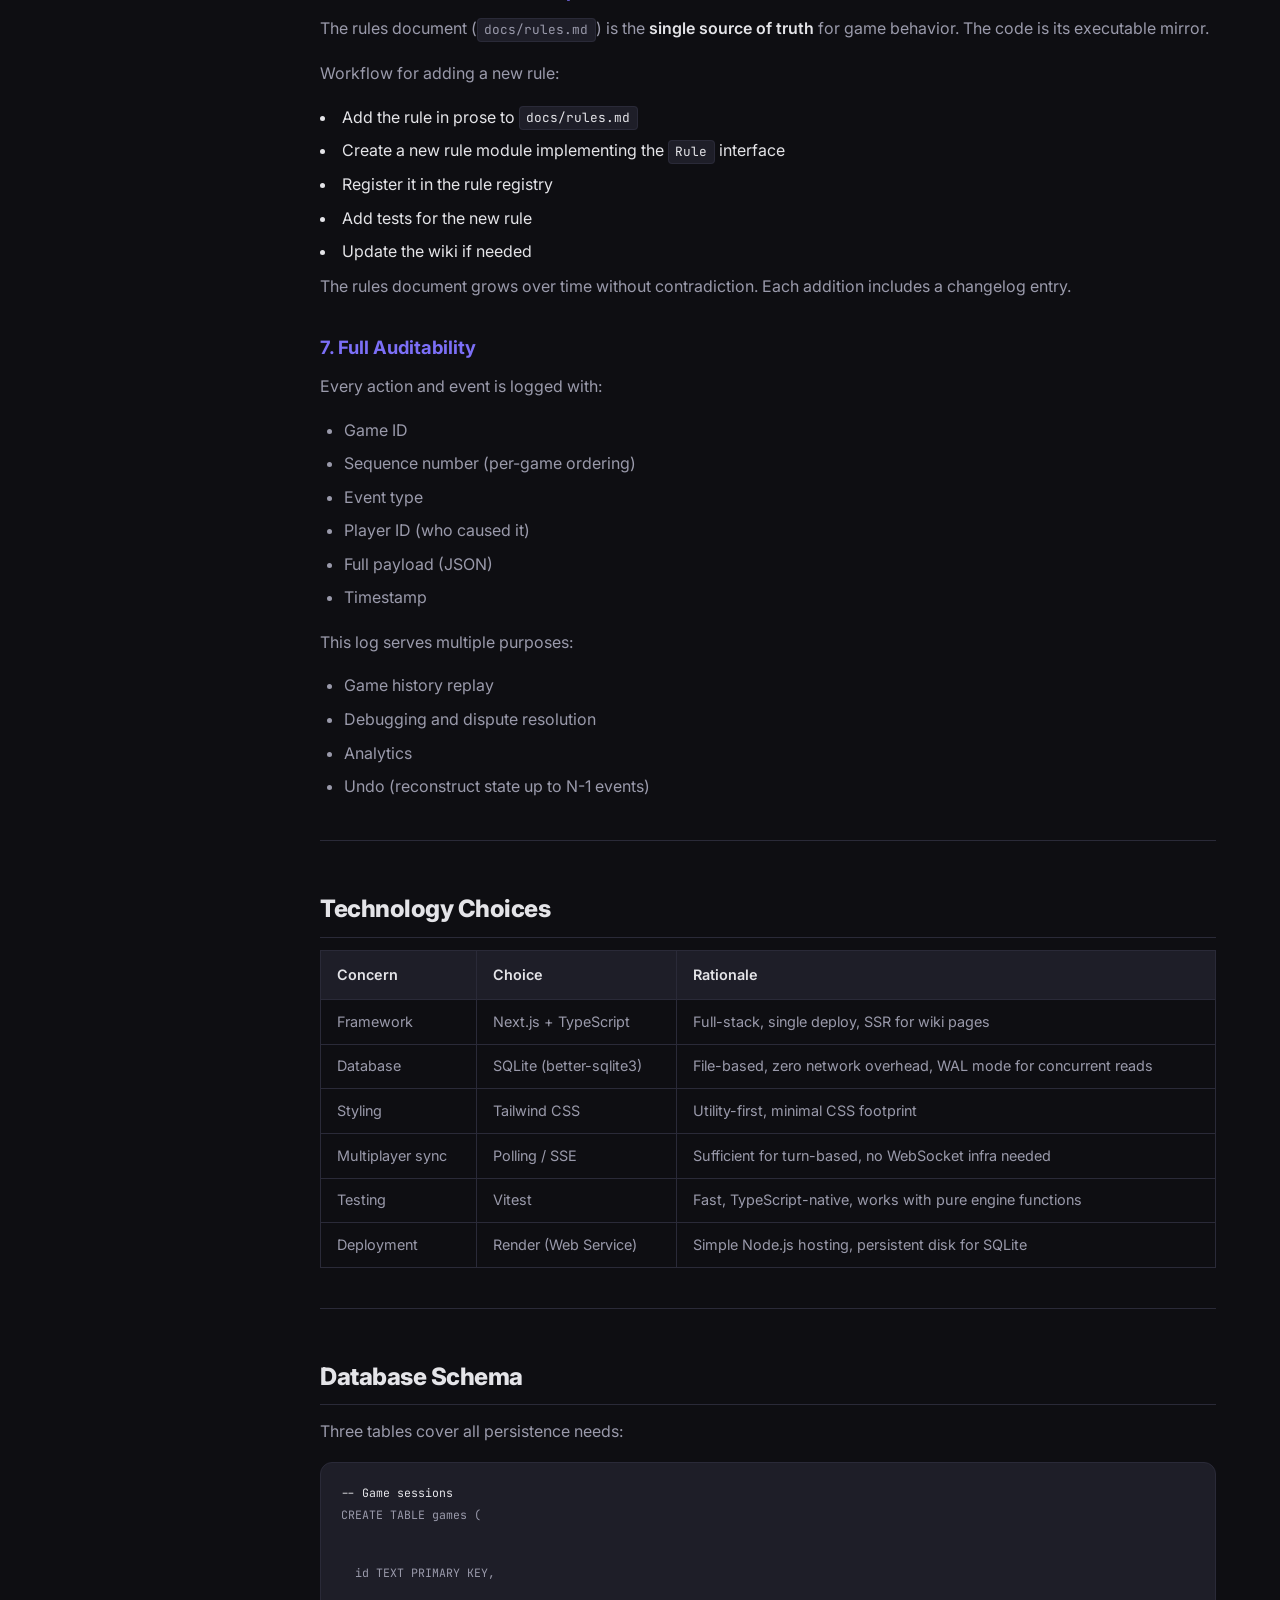
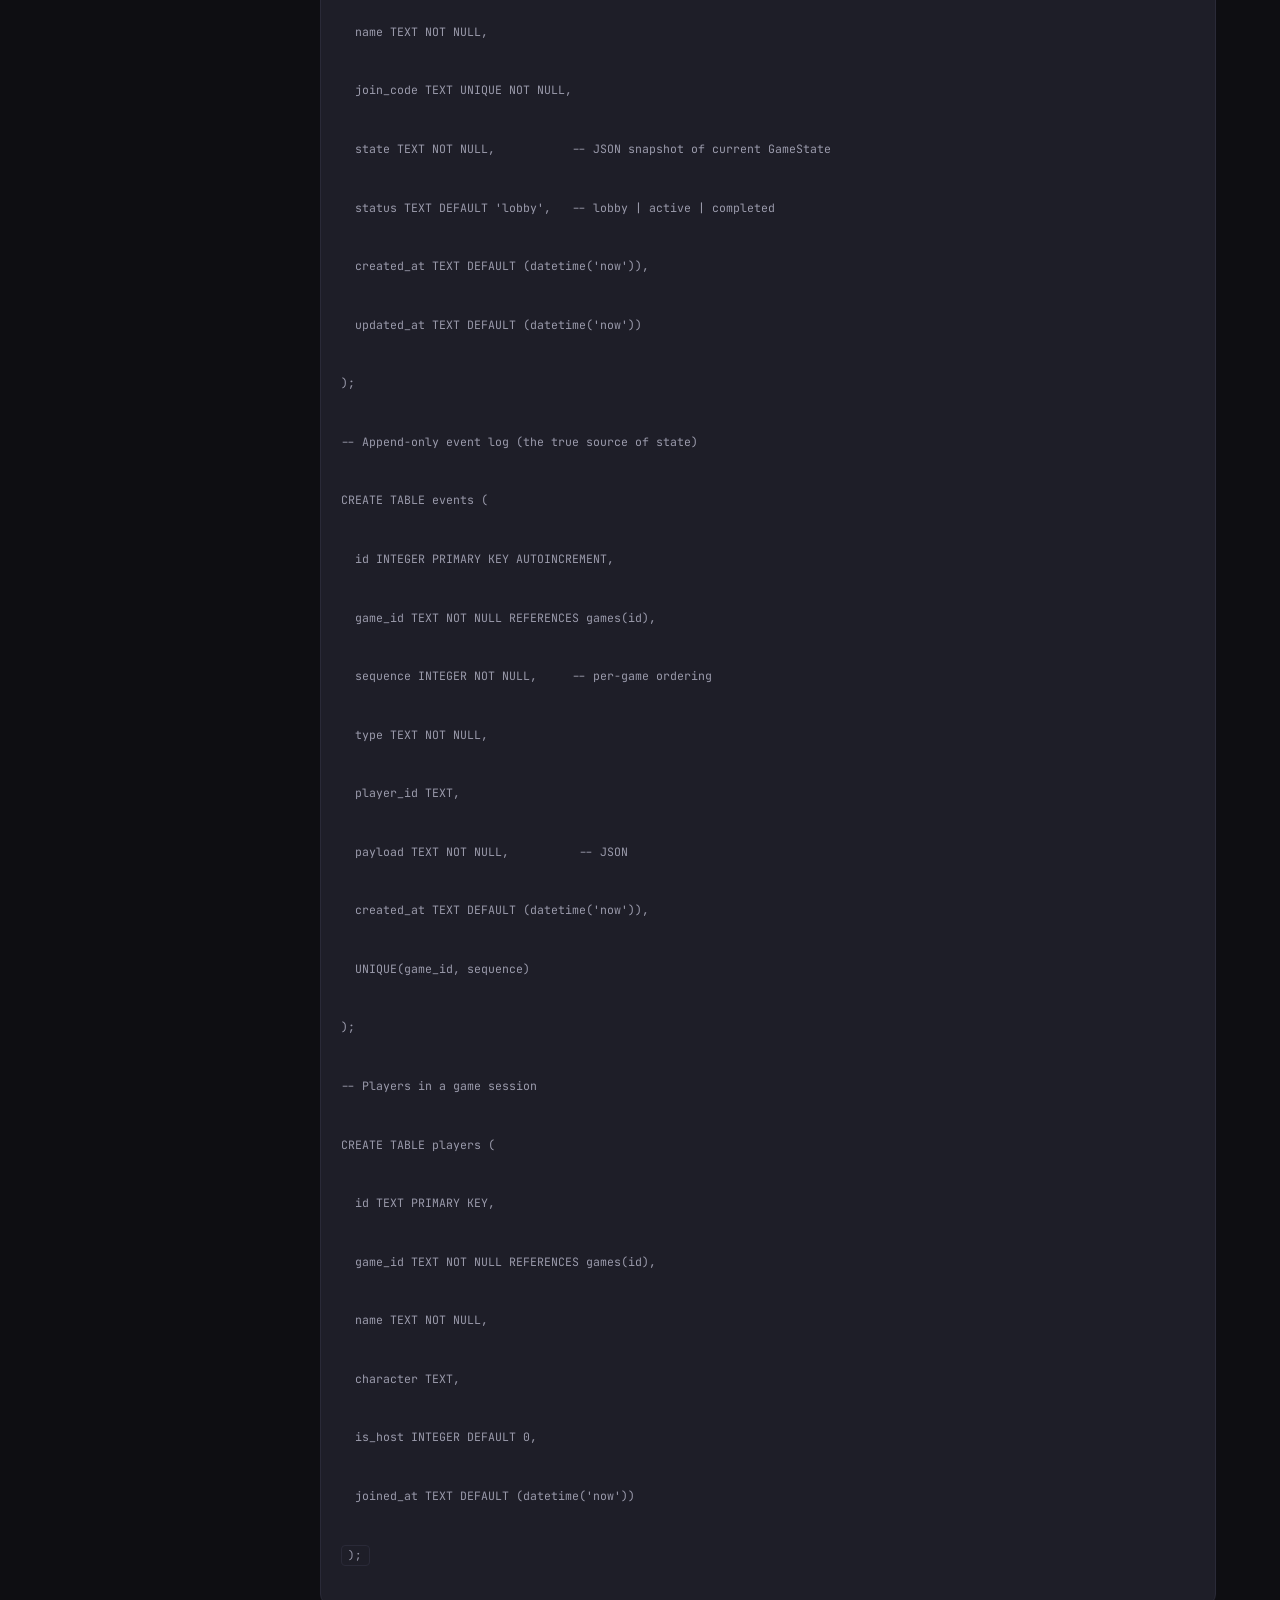
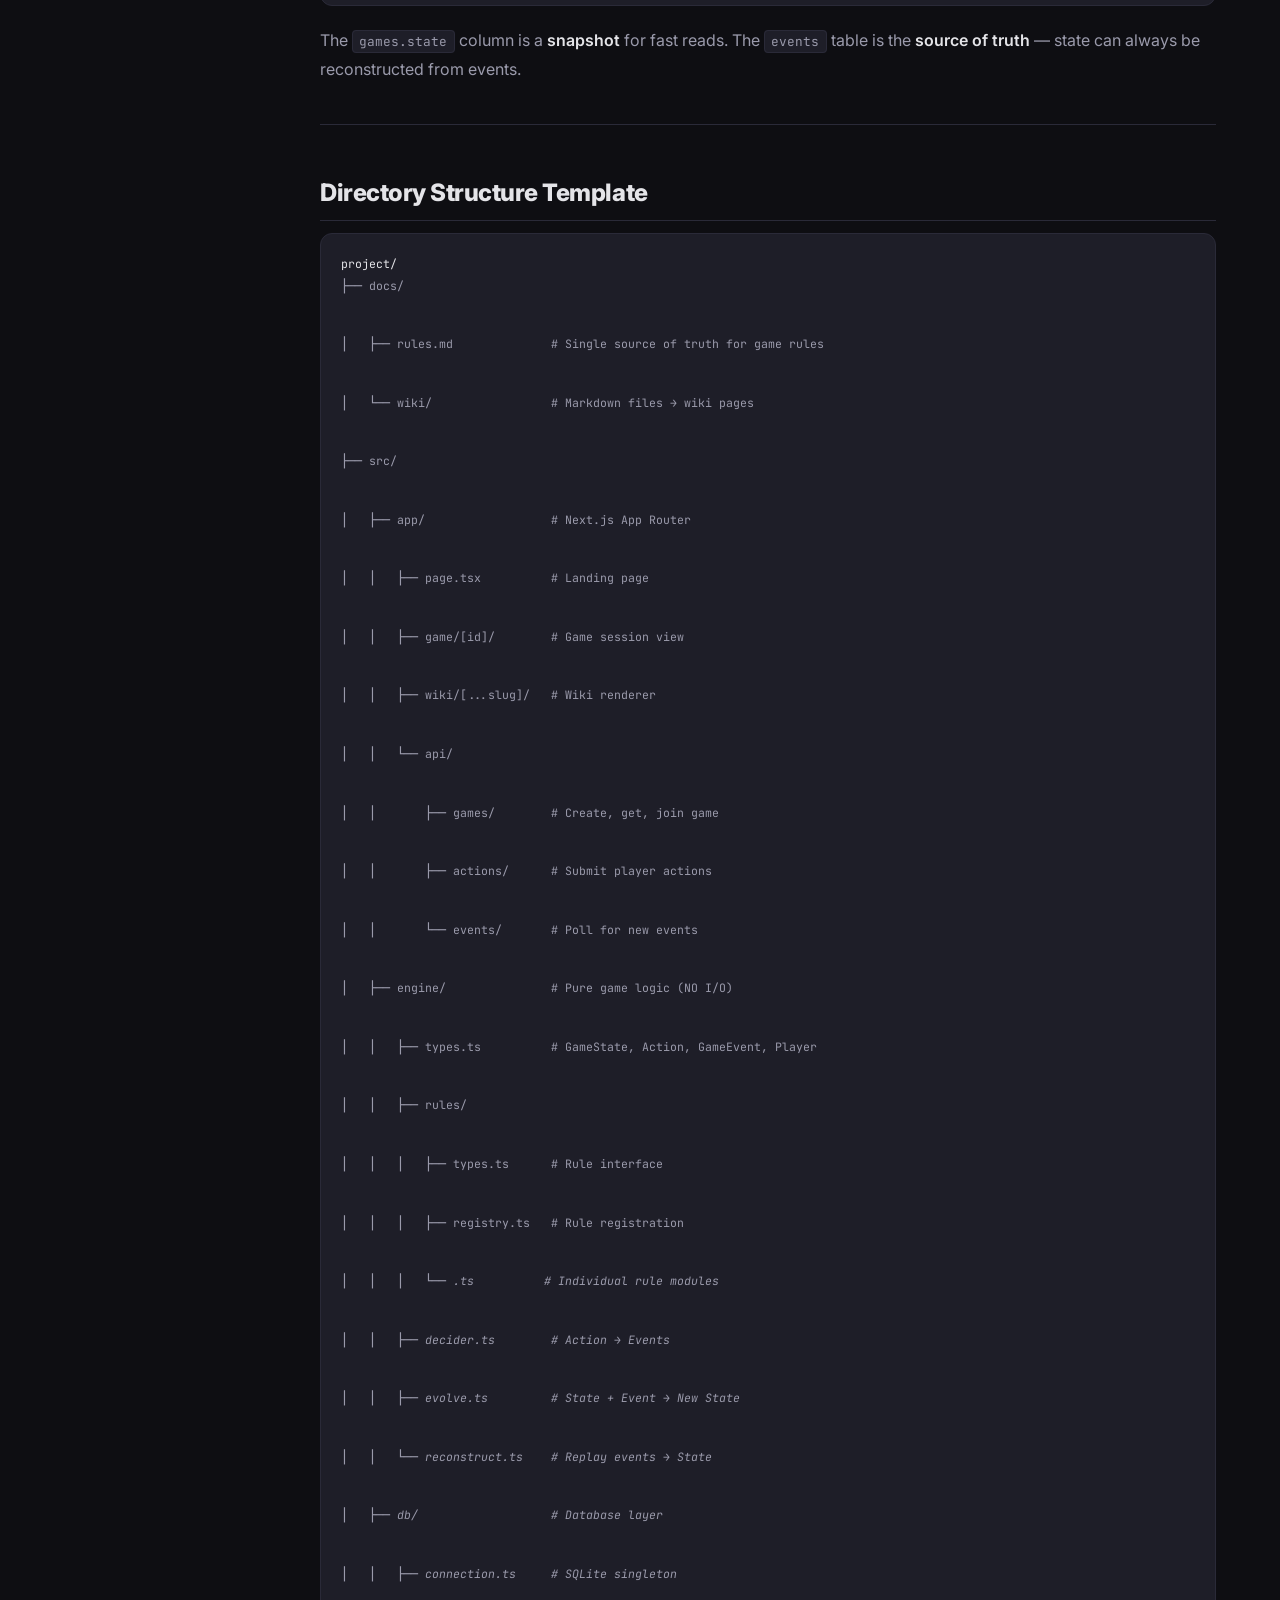
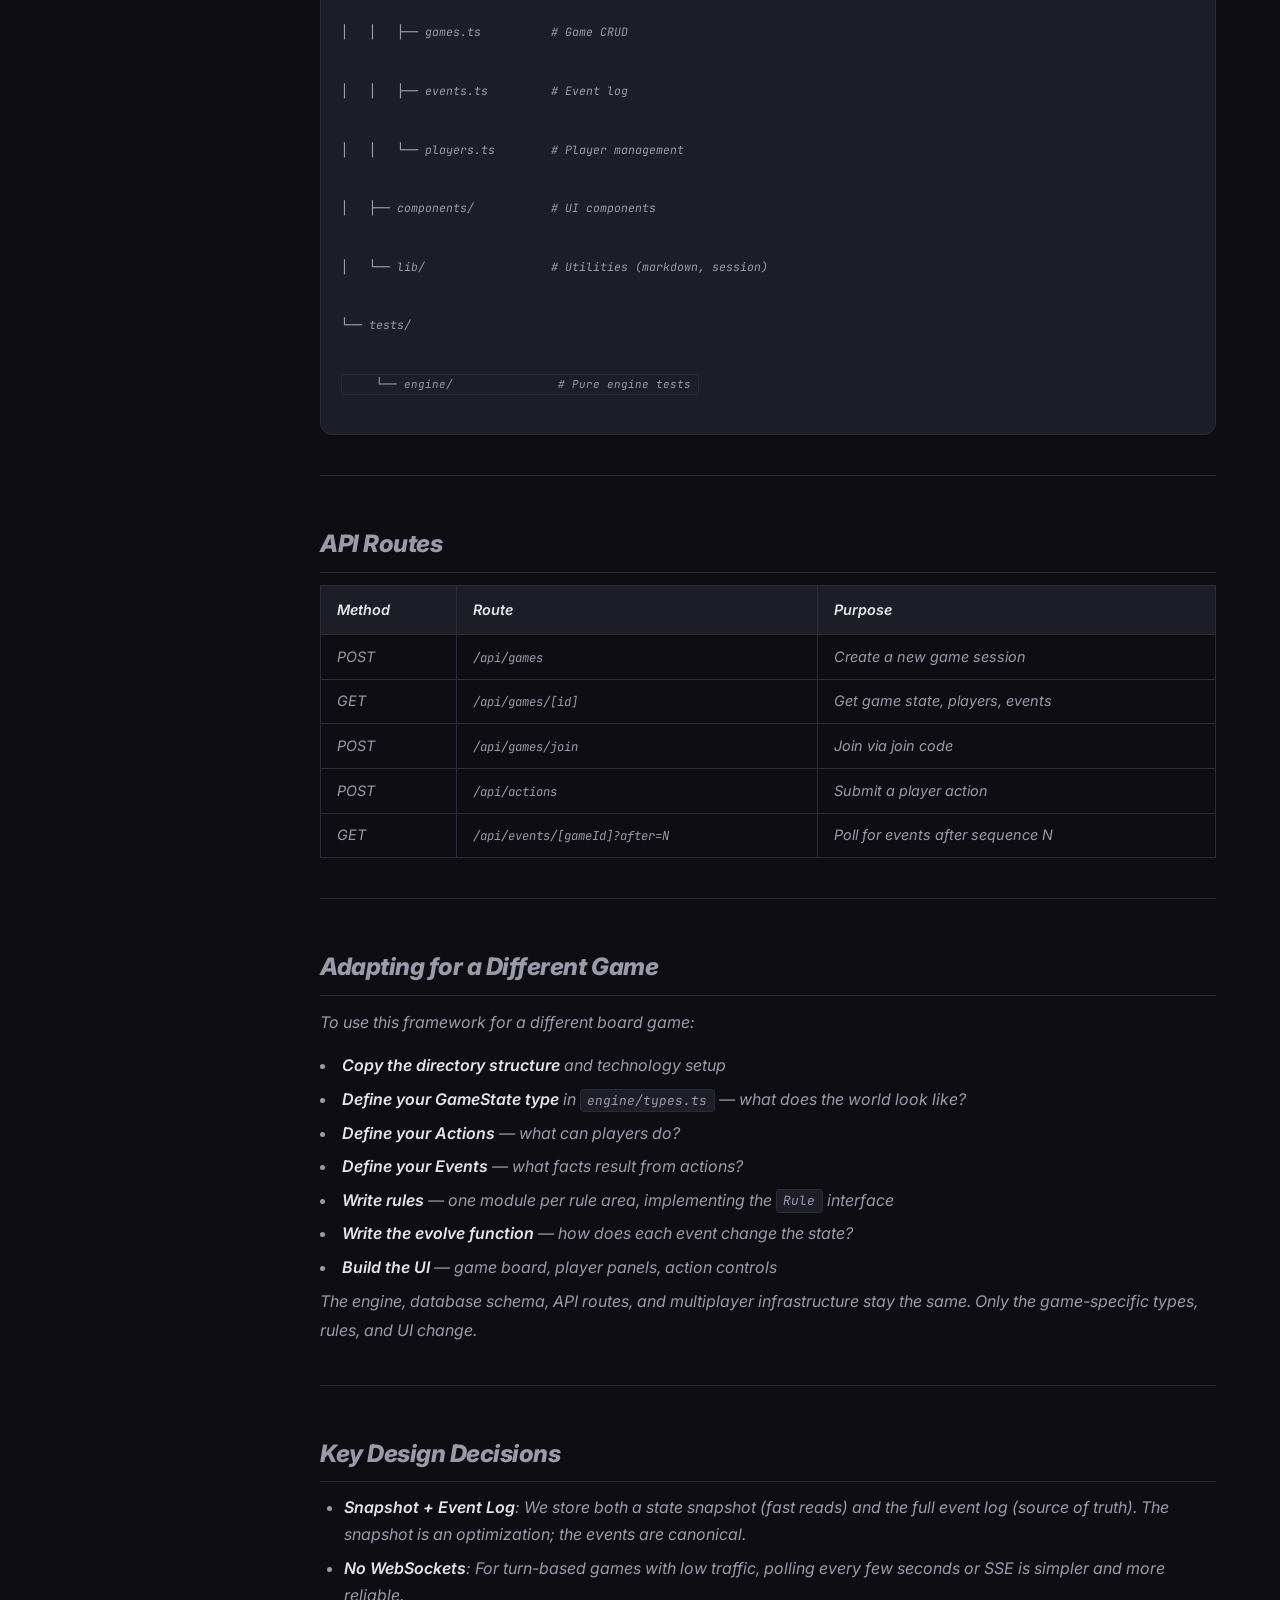
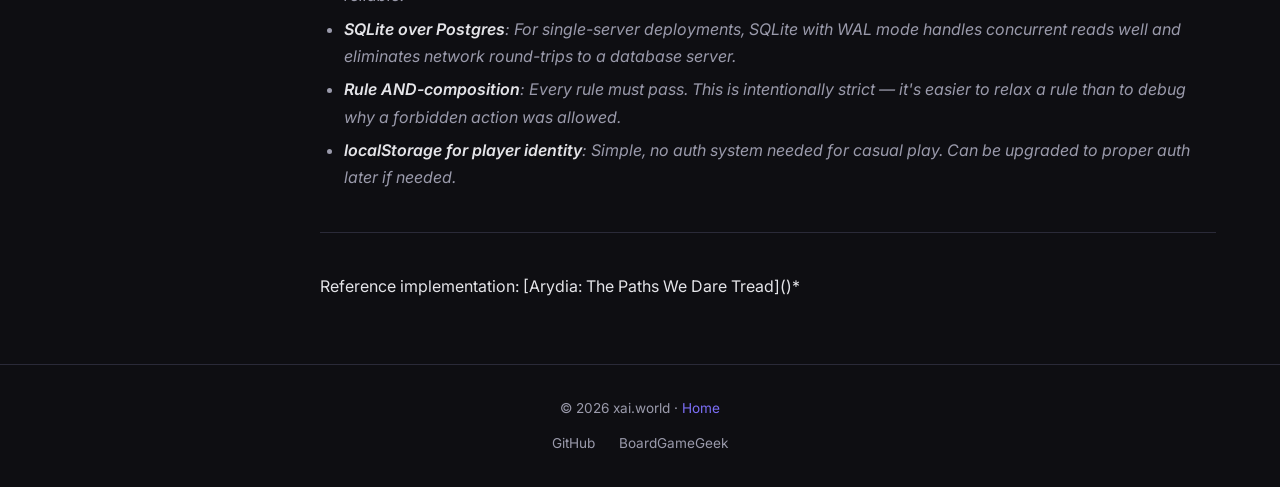
==== commit 1aef701a: "Add sticky sidebar with auto-generated TOC and scroll-spy to bg-framework page Co-Authored-By: Claud" ====
--- a/bg-framework/index.html
+++ b/bg-framework/index.html
@@ -10,10 +10,76 @@
   <link href="https://fonts.googleapis.com/css2?family=Inter:wght@300;400;600;700;900&family=JetBrains+Mono:wght@400;600&display=swap" rel="stylesheet">
   <style>
     /* ── Markdown article styling ── */
+    /* ── Layout with sidebar ── */
+    .page-layout {
+      display: flex;
+      max-width: 1200px;
+      margin: 0 auto;
+      gap: 0;
+    }
+
+    .sidebar {
+      width: 240px;
+      flex-shrink: 0;
+      position: sticky;
+      top: 60px;
+      align-self: flex-start;
+      height: calc(100vh - 60px);
+      overflow-y: auto;
+      padding: 1.5rem 1rem 2rem 1.5rem;
+      border-right: 1px solid var(--color-border);
+    }
+
+    .sidebar-title {
+      font-size: 0.75rem;
+      font-weight: 700;
+      text-transform: uppercase;
+      letter-spacing: 0.08em;
+      color: var(--color-text-muted);
+      margin-bottom: 0.75rem;
+    }
+
+    .toc {
+      list-style: none;
+      padding: 0;
+      margin: 0;
+    }
+
+    .toc li {
+      margin-bottom: 0.2rem;
+    }
+
+    .toc a {
+      display: block;
+      padding: 0.3rem 0.5rem;
+      font-size: 0.82rem;
+      color: var(--color-text-muted);
+      border-radius: 6px;
+      transition: color 0.2s, background 0.2s;
+      line-height: 1.4;
+    }
+
+    .toc a:hover {
+      color: var(--color-text);
+      background: var(--color-surface);
+      text-decoration: none;
+    }
+
+    .toc a.active {
+      color: var(--color-accent);
+      background: var(--color-accent-glow);
+    }
+
+    .toc .toc-h3 {
+      padding-left: 1.2rem;
+      font-size: 0.78rem;
+    }
+
     .article-content {
       max-width: var(--max-width);
-      margin: 0 auto;
-      padding: 2rem 1.5rem 4rem;
+      flex: 1;
+      min-width: 0;
+      padding: 2rem 1.5rem 4rem 2.5rem;
     }
 
     .article-content h1 {
@@ -150,6 +216,40 @@
       color: var(--color-accent);
       text-decoration: none;
     }
+
+    @media (max-width: 860px) {
+      .page-layout {
+        flex-direction: column;
+      }
+
+      .sidebar {
+        position: relative;
+        top: 0;
+        width: 100%;
+        height: auto;
+        border-right: none;
+        border-bottom: 1px solid var(--color-border);
+        padding: 1rem 1.5rem;
+      }
+
+      .toc .toc-h3 {
+        display: none;
+      }
+
+      .toc {
+        display: flex;
+        flex-wrap: wrap;
+        gap: 0.25rem;
+      }
+
+      .toc li {
+        margin-bottom: 0;
+      }
+
+      .article-content {
+        padding: 2rem 1.5rem 4rem;
+      }
+    }
   </style>
 </head>
 <body>
@@ -164,9 +264,15 @@
     </nav>
   </header>
 
-  <div class="article-content">
-    <a href="/boardgames/" class="back-link">← Back to Boardgames</a>
-    <div id="md-content"></div>
+  <div class="page-layout">
+    <aside class="sidebar">
+      <div class="sidebar-title">Contents</div>
+      <ul class="toc" id="toc"></ul>
+    </aside>
+    <div class="article-content">
+      <a href="/boardgames/" class="back-link">← Back to Boardgames</a>
+      <div id="md-content"></div>
+    </div>
   </div>
 
   <footer>
@@ -505,6 +611,35 @@
       }
 
       document.getElementById('md-content').innerHTML = renderMarkdown(md);
+
+      // Build TOC from rendered headings
+      var toc = document.getElementById('toc');
+      var headings = document.querySelectorAll('#md-content h2, #md-content h3');
+      headings.forEach(function (h, i) {
+        var id = 'section-' + i;
+        h.id = id;
+        var li = document.createElement('li');
+        var a = document.createElement('a');
+        a.href = '#' + id;
+        a.textContent = h.textContent;
+        if (h.tagName === 'H3') a.classList.add('toc-h3');
+        li.appendChild(a);
+        toc.appendChild(li);
+      });
+
+      // Scroll-spy: highlight active section
+      var tocLinks = toc.querySelectorAll('a');
+      var observer = new IntersectionObserver(function (entries) {
+        entries.forEach(function (entry) {
+          if (entry.isIntersecting) {
+            tocLinks.forEach(function (l) { l.classList.remove('active'); });
+            var active = toc.querySelector('a[href="#' + entry.target.id + '"]');
+            if (active) active.classList.add('active');
+          }
+        });
+      }, { rootMargin: '-80px 0px -60% 0px', threshold: 0 });
+
+      headings.forEach(function (h) { observer.observe(h); });
     })();
   </script>
 
